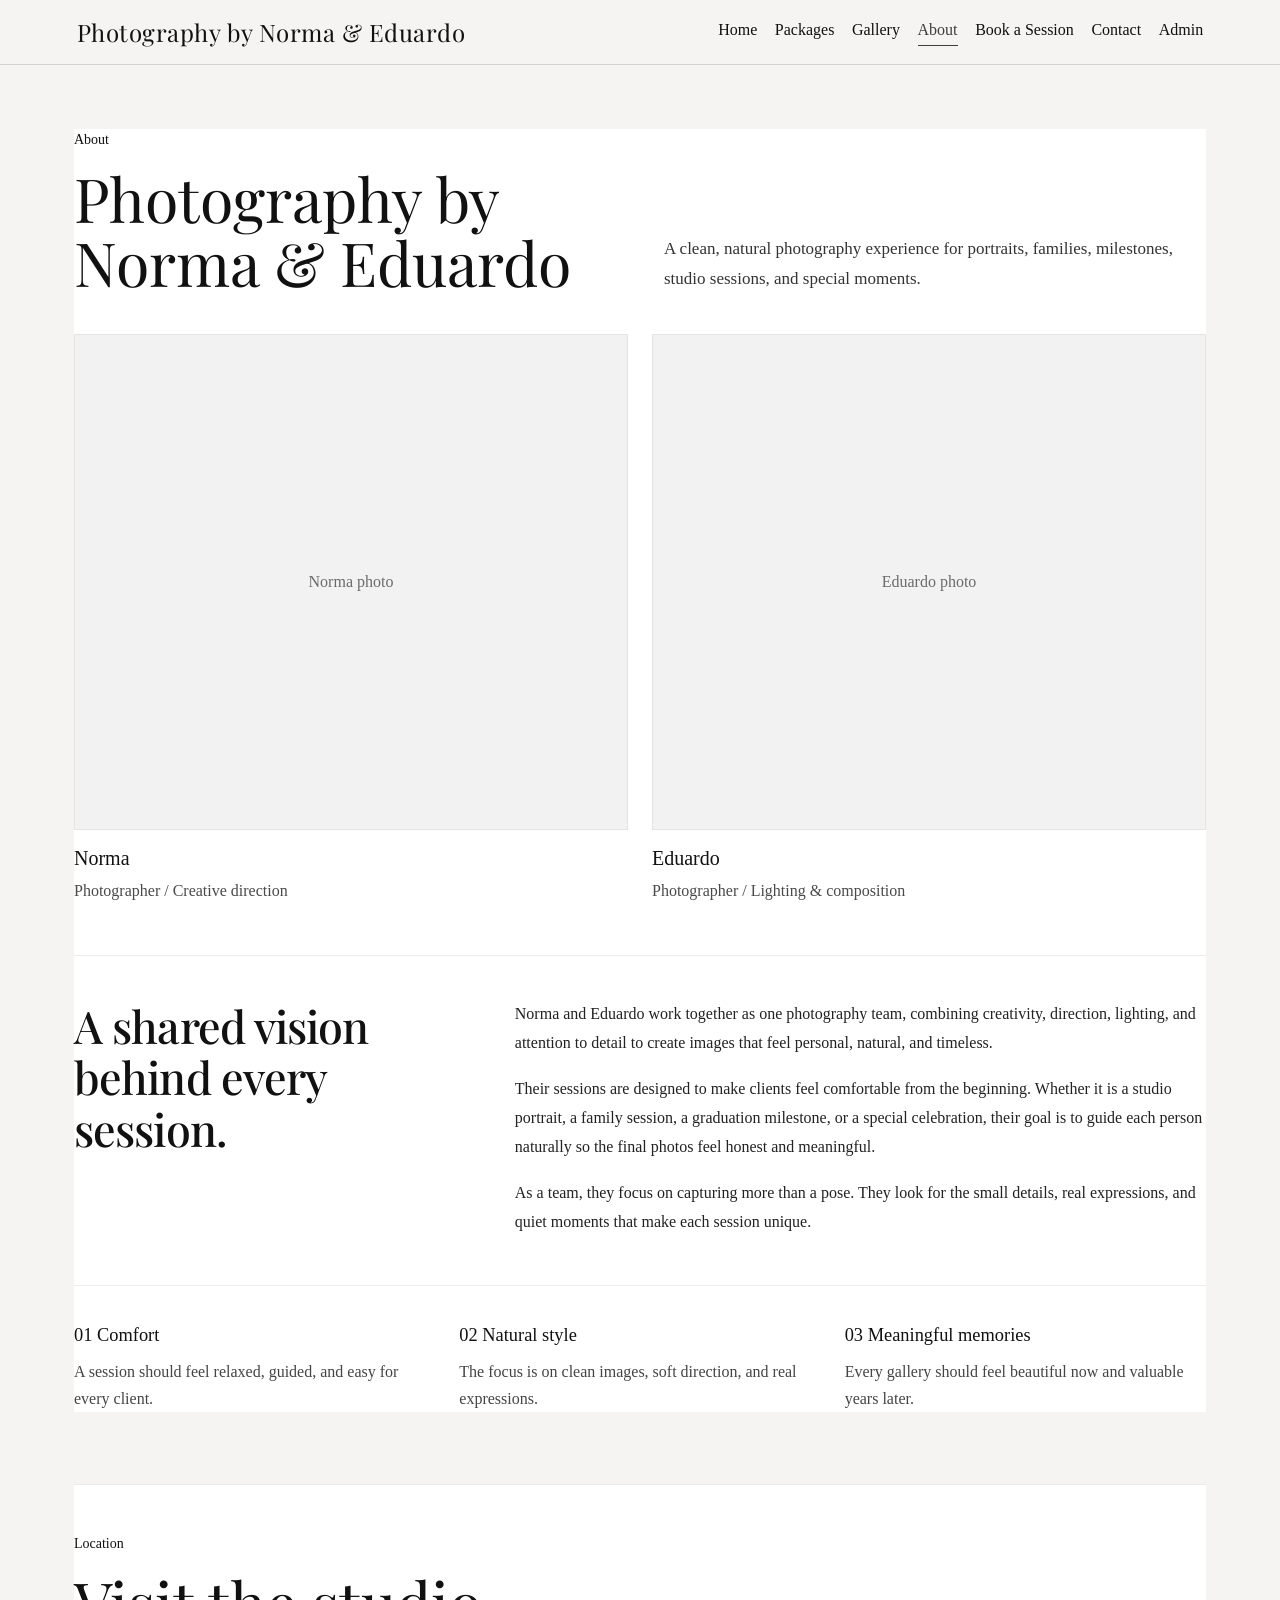
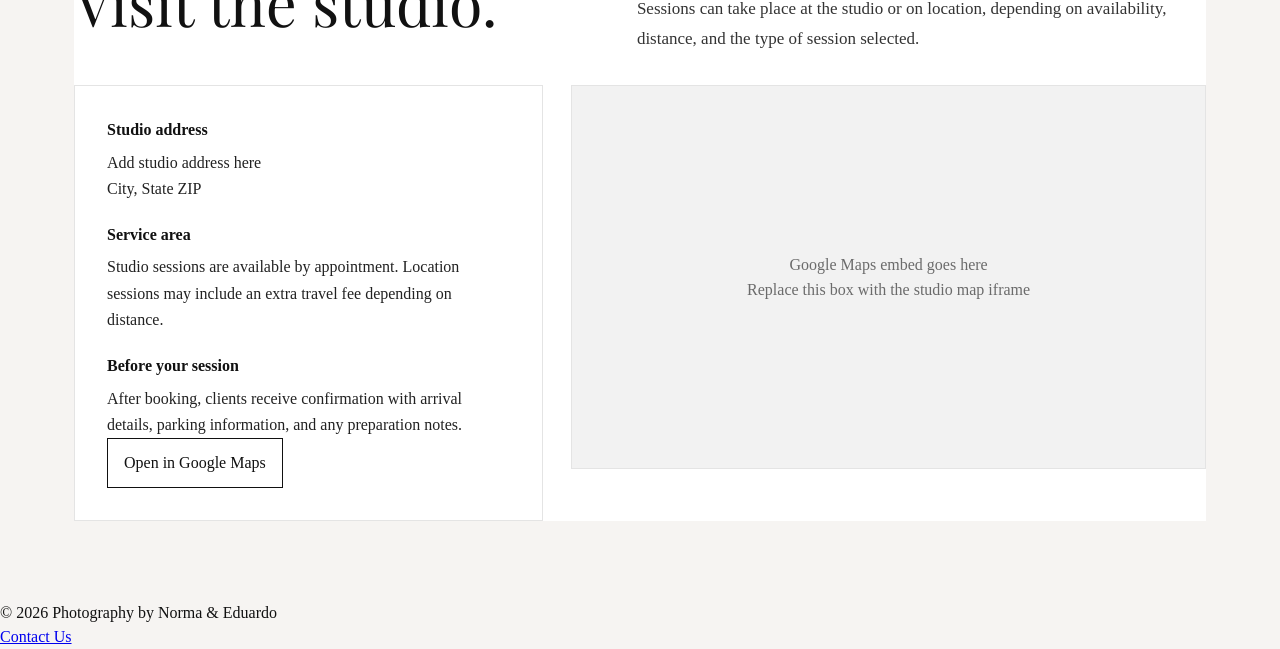
==== about.html @ b6f4f2f0 "Fix About page container spacing and section alignment" ====
<!DOCTYPE html>
<html lang="en">
<head>
  <meta charset="UTF-8" />
  <meta name="viewport" content="width=device-width, initial-scale=1.0" />
  <title>About | Norma & Eduardo</title>
  <link href="https://fonts.googleapis.com/css2?family=Inter:wght@400;500;600&family=Playfair+Display:wght@500;600;700&display=swap" rel="stylesheet">
  <link rel="stylesheet" href="style.css" />
  <style>
    .about-page {
      max-width: 1180px;
      margin: 0 auto;
      padding: 64px 24px 80px;
    }

    .about-page .about-section,
    .about-page .location-section {
      background: #fff;
    }

    .about-page .about-label,
    .about-page .location-label {
      margin: 0 0 1rem;
      font-size: 0.875rem;
      color: #111;
    }

    .about-page .about-title-row {
      display: grid;
      grid-template-columns: 1fr 1fr;
      gap: 3rem;
      align-items: end;
      margin-bottom: 2.5rem;
    }

    .about-page .about-title-row .section-title {
      margin: 0;
      line-height: 1.05;
    }

    .about-page .about-intro,
    .about-page .location-intro {
      margin: 0;
      font-size: 1.0625rem;
      line-height: 1.75;
      color: #333;
      max-width: 34rem;
    }

    .about-page .about-photo-row {
      display: grid;
      grid-template-columns: repeat(2, minmax(0, 1fr));
      gap: 1.5rem;
      margin-bottom: 3.25rem;
    }

    .about-page .about-person h3 {
      margin: 0 0 0.35rem;
      font-size: 1.25rem;
      font-weight: 500;
      color: #111;
    }

    .about-page .about-person p {
      margin: 0;
      color: #4a4a4a;
    }

    .about-page .about-photo {
      width: 100%;
      min-height: 31rem;
      border: 1px solid #e4e4e4;
      background: #f2f2f2;
      color: #6b6b6b;
      display: flex;
      align-items: center;
      justify-content: center;
      text-align: center;
      margin-bottom: 0.85rem;
      overflow: hidden;
      padding: 1rem;
    }

    .about-page .about-photo img {
      width: 100%;
      height: 100%;
      object-fit: cover;
      display: block;
    }

    .about-page .about-bio {
      display: grid;
      grid-template-columns: 0.72fr 1.28fr;
      gap: 3.25rem;
      border-top: 1px solid #ececec;
      padding-top: 2.75rem;
      margin-bottom: 3rem;
    }

    .about-page .about-bio h2 {
      margin: 0;
      font-family: "Playfair Display", serif;
      font-size: clamp(1.85rem, 4vw, 2.8rem);
      font-weight: 500;
      line-height: 1.15;
      letter-spacing: -0.02em;
    }

    .about-page .about-bio-content p {
      margin: 0 0 1.1rem;
      line-height: 1.8;
      color: #222;
    }

    .about-page .about-bio-content p:last-child {
      margin-bottom: 0;
    }

    .about-page .about-vision {
      display: grid;
      grid-template-columns: repeat(3, minmax(0, 1fr));
      gap: 1.5rem;
      border-top: 1px solid #ececec;
      padding-top: 2.25rem;
      margin-bottom: 4.5rem;
    }

    .about-page .about-vision article {
      padding-right: 0.75rem;
    }

    .about-page .about-vision h3 {
      margin: 0 0 0.55rem;
      font-size: 1.15rem;
      font-weight: 500;
      color: #111;
    }

    .about-page .about-vision p {
      margin: 0;
      color: #444;
      line-height: 1.7;
    }

    .about-page .location-section {
      border-top: 1px solid #ececec;
      padding-top: 3rem;
    }

    .about-page .location-header {
      display: grid;
      grid-template-columns: 0.95fr 1.05fr;
      gap: 3rem;
      align-items: end;
      margin-bottom: 2rem;
    }

    .about-page .location-content {
      display: grid;
      grid-template-columns: 0.85fr 1.15fr;
      gap: 1.75rem;
      align-items: start;
    }

    .about-page .location-info {
      border: 1px solid #e4e4e4;
      padding: 2rem;
      min-height: 24rem;
      display: flex;
      flex-direction: column;
      justify-content: space-between;
    }

    .about-page .location-info-block {
      margin-bottom: 1.3rem;
    }

    .about-page .location-info-block:last-child {
      margin-bottom: 0;
    }

    .about-page .location-info-block h3 {
      margin: 0 0 0.45rem;
      font-size: 1rem;
      font-weight: 600;
      color: #111;
    }

    .about-page .location-info-block p {
      margin: 0;
      color: #222;
      line-height: 1.65;
    }

    .about-page .map-button {
      display: inline-block;
      width: fit-content;
      text-decoration: none;
      color: #111;
      border: 1px solid #111;
      padding: 0.75rem 1rem;
      transition: background-color 0.2s ease, color 0.2s ease;
    }

    .about-page .map-button:hover {
      background: #111;
      color: #fff;
    }

    .about-page .map-box {
      min-height: 24rem;
      width: 100%;
      border: 1px solid #e4e4e4;
      background: #f2f2f2;
      display: flex;
      align-items: center;
      justify-content: center;
      text-align: center;
      color: #6b6b6b;
      padding: 1.5rem;
      line-height: 1.6;
    }

    @media (max-width: 800px) {
      .about-page {
        padding: 44px 16px 56px;
      }

      .about-page .about-title-row,
      .about-page .about-photo-row,
      .about-page .about-bio,
      .about-page .about-vision,
      .about-page .location-header,
      .about-page .location-content {
        grid-template-columns: 1fr;
      }

      .about-page .about-title-row {
        gap: 1.1rem;
        margin-bottom: 2rem;
      }

      .about-page .about-photo {
        min-height: 24.5rem;
      }

      .about-page .about-bio {
        gap: 1.35rem;
        padding-top: 2rem;
        margin-bottom: 2.5rem;
      }

      .about-page .about-vision {
        gap: 1.75rem;
        margin-bottom: 3rem;
      }

      .about-page .location-section {
        padding-top: 2.35rem;
      }

      .about-page .location-header {
        gap: 1rem;
      }

      .about-page .location-info {
        min-height: auto;
        padding: 1.5rem;
      }

      .about-page .map-box {
        min-height: 21rem;
      }
    }
  </style>
</head>
<body>
  <header class="site-header">
    <a href="index.html" class="brand">Photography by Norma & Eduardo</a>
    <nav class="main-nav">
      <a href="index.html">Home</a>
      <a href="packages.html">Packages</a>
      <a href="gallery.html">Gallery</a>
      <a class="active" href="about.html">About</a>
      <a href="booking.html">Book a Session</a>
      <a href="contact.html">Contact</a>
      <a href="admin.html">Admin</a>
    </nav>
  </header>

  <main class="section about-page">
    <div class="container">
      <section class="about-section" aria-labelledby="about-heading">
        <p class="about-label">About</p>

        <div class="about-title-row">
          <h1 id="about-heading" class="section-title">Photography by Norma &amp; Eduardo</h1>
          <p class="about-intro">A clean, natural photography experience for portraits, families, milestones, studio sessions, and special moments.</p>
        </div>

        <div class="about-photo-row">
          <article class="about-person">
            <div class="about-photo" role="img" aria-label="Norma photo placeholder">Norma photo</div>
            <h3>Norma</h3>
            <p>Photographer / Creative direction</p>
          </article>

          <article class="about-person">
            <div class="about-photo" role="img" aria-label="Eduardo photo placeholder">Eduardo photo</div>
            <h3>Eduardo</h3>
            <p>Photographer / Lighting &amp; composition</p>
          </article>
        </div>

        <div class="about-bio">
          <h2>A shared vision behind every session.</h2>
          <div class="about-bio-content">
            <p>Norma and Eduardo work together as one photography team, combining creativity, direction, lighting, and attention to detail to create images that feel personal, natural, and timeless.</p>
            <p>Their sessions are designed to make clients feel comfortable from the beginning. Whether it is a studio portrait, a family session, a graduation milestone, or a special celebration, their goal is to guide each person naturally so the final photos feel honest and meaningful.</p>
            <p>As a team, they focus on capturing more than a pose. They look for the small details, real expressions, and quiet moments that make each session unique.</p>
          </div>
        </div>

        <div class="about-vision" aria-label="Vision points">
          <article>
            <h3>01 Comfort</h3>
            <p>A session should feel relaxed, guided, and easy for every client.</p>
          </article>
          <article>
            <h3>02 Natural style</h3>
            <p>The focus is on clean images, soft direction, and real expressions.</p>
          </article>
          <article>
            <h3>03 Meaningful memories</h3>
            <p>Every gallery should feel beautiful now and valuable years later.</p>
          </article>
        </div>
      </section>

      <section class="location-section" aria-labelledby="location-heading">
        <p class="location-label">Location</p>

        <div class="location-header">
          <h2 id="location-heading" class="section-title">Visit the studio.</h2>
          <p class="location-intro">Sessions can take place at the studio or on location, depending on availability, distance, and the type of session selected.</p>
        </div>

        <div class="location-content">
          <div class="location-info">
            <div>
              <div class="location-info-block">
                <h3>Studio address</h3>
                <p>Add studio address here<br>City, State ZIP</p>
              </div>
              <div class="location-info-block">
                <h3>Service area</h3>
                <p>Studio sessions are available by appointment. Location sessions may include an extra travel fee depending on distance.</p>
              </div>
              <div class="location-info-block">
                <h3>Before your session</h3>
                <p>After booking, clients receive confirmation with arrival details, parking information, and any preparation notes.</p>
              </div>
            </div>

            <a class="map-button" href="#">Open in Google Maps</a>
          </div>

          <div class="map-box" role="region" aria-label="Google Maps placeholder">
            Google Maps embed goes here<br>
            Replace this box with the studio map iframe
          </div>
        </div>
      </section>
    </div>
  </main>

  <footer class="site-footer">
    <div class="container footer-wrap">
      <p>© <span id="year"></span> Photography by Norma &amp; Eduardo</p>
      <a href="contact.html" class="btn btn-sm">Contact Us</a>
    </div>
  </footer>

  <script src="script.js"></script>
</body>
</html>
---- style.css ----
* { box-sizing: border-box; margin: 0; padding: 0; }

:root{
  --bg:#f6f4f2;
  --paper:#ffffff;
  --ink:#111111;
  --muted:#6a6763;
  --line:rgba(17,17,17,.15);
}

html{scroll-behavior:smooth;}

body{
  font-family:"Sorts Mill Goudy",serif;
  background:var(--bg);
  color:var(--ink);
  line-height:1.5;
}

img{
  max-width:100%;
  display:block;
  object-fit:cover;
}

main{overflow:hidden;}

.site-header{
  position:sticky;
  top:0;
  z-index:1000;
  display:flex;
  justify-content:space-between;
  align-items:center;
  gap:1rem;
  padding:1rem 6vw;
  background:rgba(246,244,242,.95);
  backdrop-filter:blur(10px);
  border-bottom:1px solid var(--line);
}

.brand{
  font:400 1.5rem "Playfair Display",serif;
  color:var(--ink);
  text-decoration:none;
  letter-spacing:.02em;
}

.main-nav{
  display:flex;
  flex-wrap:wrap;
  gap:1.1rem;
}

.main-nav a{
  font-size:1rem;
  text-decoration:none;
  color:var(--ink);
  padding-bottom:.2rem;
  border-bottom:1px solid transparent;
}

.main-nav a:hover,
.main-nav a.active{
  border-color:var(--ink);
  opacity:.8;
}

.section{
  padding:5rem 8vw;
}

.section-title{
  font:400 clamp(2rem,5vw,3.8rem) "Playfair Display",serif;
  line-height:1.05;
  margin-bottom:1.2rem;
}

.kicker{
  font-size:1rem;
  text-transform:uppercase;
  letter-spacing:.12em;
  color:var(--muted);
  margin-bottom:1rem;
}

.lead{
  font-size:1.2rem;
  max-width:66ch;
  color:#2d2d2d;
}

.photo-placeholder{
  background:#ddd8d3;
  border:1px solid var(--line);
  min-height:260px;
  display:flex;
  align-items:center;
  justify-content:center;
  font:italic 1.4rem "Playfair Display",serif;
  color:#6c6965;
  overflow:hidden;
}

.photo-placeholder img{
  width:100%;
  height:100%;
  display:block;
  object-fit:cover;
  object-position:center;
}

.button-link,
.text-link{
  display:inline-block;
  text-decoration:none;
  color:var(--ink);
  border-bottom:1px solid var(--ink);
  padding-bottom:.12rem;
}

.grid-2{
  display:grid;
  grid-template-columns:1fr 1fr;
  gap:2rem;
  align-items:start;
}

.grid-3{
  display:grid;
  grid-template-columns:repeat(3,1fr);
  gap:1.5rem;
}

.hero{
  min-height:calc(100vh - 74px);
  display:grid;
  grid-template-columns:.9fr 1.1fr;
  gap:3rem;
  padding:4.5rem 8vw;
  background:var(--paper);
}

.logo-placeholder{
  min-height:420px;
  font-size:2rem;
  background:#f8f8f8;
}

.logo-image{
  display:block;
  width:100%;
  height:100%;
  align-self:stretch;
  object-fit:contain;
}

.hero-photo{
  min-height:580px;
}

.hero-image-wrap{
  position:relative;
}

.hero-mini-links{
  position:absolute;
  right:1rem;
  bottom:1rem;
  background:rgba(255,255,255,.9);
  padding:.8rem 1rem;
  display:flex;
  gap:1rem;
  flex-wrap:wrap;
}

.hero-mini-links a{
  text-decoration:none;
  color:var(--ink);
  font-size:.95rem;
  border-bottom:1px solid var(--ink);
}

.cards{
  display:grid;
  grid-template-columns:repeat(3,1fr);
  gap:1.4rem;
  margin-top:1.5rem;
}

.card{
  background:var(--paper);
  border:1px solid var(--line);
  padding:1.5rem;
}

.card h3{
  font:400 1.8rem "Playfair Display",serif;
  margin-bottom:.7rem;
}

.card ul{
  padding-left:1rem;
  margin:.7rem 0 1rem;
}

.card p,
.card li{
  font-size:1.05rem;
}

/* General gallery spacing */
.gallery-category{
  margin-bottom:4rem;
}

/* Balanced gallery layout */
.gallery-page .gallery-grid{
  display:grid;
  grid-template-columns:repeat(12,1fr);
  grid-template-rows:340px 340px;
  gap:1.2rem;
}

/* Static placeholders */
.gallery-page .gallery-grid > .photo-placeholder{
  min-height:0 !important;
  height:100%;
  overflow:hidden;
  border:1px solid var(--line);
  background:#ddd8d3;
}

/* Images always adapt to placeholder */
.gallery-page .gallery-grid > .photo-placeholder img{
  width:100%;
  height:100%;
  max-width:none;
  max-height:none;
  display:block;
  object-fit:cover;
  object-position:center;
}

/* Top row: rectangle + square */
.gallery-page .gallery-grid > .photo-placeholder:nth-child(1){
  grid-column:1 / span 7;
  grid-row:1;
}

.gallery-page .gallery-grid > .photo-placeholder:nth-child(2){
  grid-column:8 / span 5;
  grid-row:1;
}

/* Bottom row: square + rectangle */
.gallery-page .gallery-grid > .photo-placeholder:nth-child(3){
  grid-column:1 / span 5;
  grid-row:2;
}

.gallery-page .gallery-grid > .photo-placeholder:nth-child(4){
  grid-column:6 / span 7;
  grid-row:2;
}

.form-wrap{
  max-width:900px;
  background:var(--paper);
  border:1px solid var(--line);
  padding:2rem;
}

.form-grid{
  display:grid;
  grid-template-columns:1fr 1fr;
  gap:1rem;
}

label{
  display:block;
  font-size:.95rem;
  margin-bottom:.35rem;
}

input,
select,
textarea{
  width:100%;
  padding:.7rem;
  border:1px solid var(--line);
  font:inherit;
  background:#fff;
}

textarea{
  min-height:120px;
  resize:vertical;
}

button{
  padding:.8rem 1.2rem;
  border:1px solid var(--ink);
  background:var(--ink);
  color:#fff;
  cursor:pointer;
  font:inherit;
}

.map-placeholder{
  min-height:360px;
}

.footer-note{
  padding:2rem 8vw 3rem;
  color:var(--muted);
  font-size:.95rem;
}

/* Homepage image fitting adjustments */
.home-page .hero{
  max-width:1400px;
  width:92vw;
  margin-left:auto;
  margin-right:auto;
  padding-left:0;
  padding-right:0;
}

.home-page .logo-placeholder,
.home-page .hero-photo{
  height:590px;
  max-height:78vh;
  min-height:0;
  overflow:hidden;
}

.home-page .logo-placeholder img,
.home-page .hero-photo img{
  width:100%;
  height:100%;
  display:block;
}

.home-page .logo-placeholder img{
  object-fit:cover;
  object-position:center;
}

.home-page .hero-photo img{
  object-fit:cover;
  object-position:center top;
}

/* Responsive */
@media (max-width: 980px){
  .hero,
  .grid-2,
  .grid-3,
  .cards,
  .form-grid{
    grid-template-columns:1fr;
  }

  .hero-mini-links{
    position:static;
    margin-top:1rem;
  }
}

@media (max-width: 700px){
  .gallery-page .gallery-grid{
    grid-template-columns:1fr;
    grid-template-rows:none;
  }

  .gallery-page .gallery-grid > .photo-placeholder{
    grid-column:auto !important;
    grid-row:auto !important;
    height:280px;
  }
}
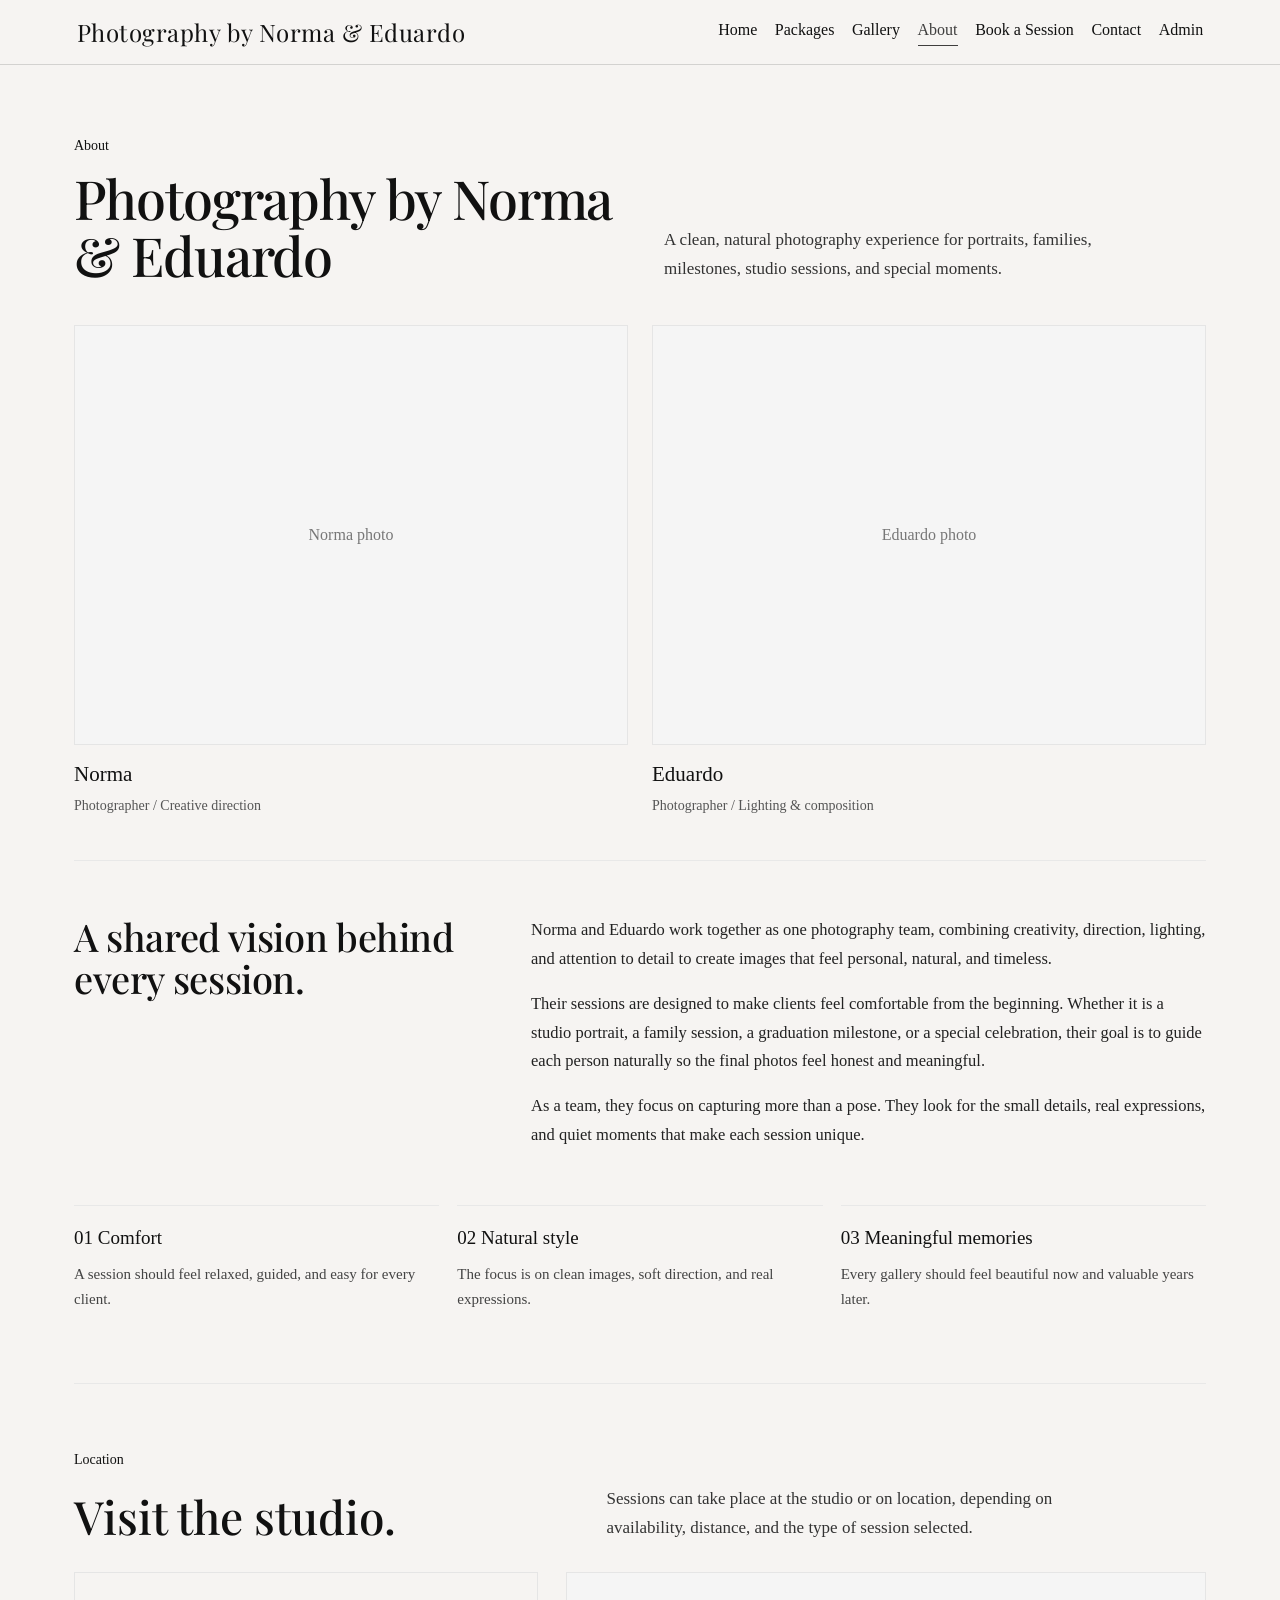
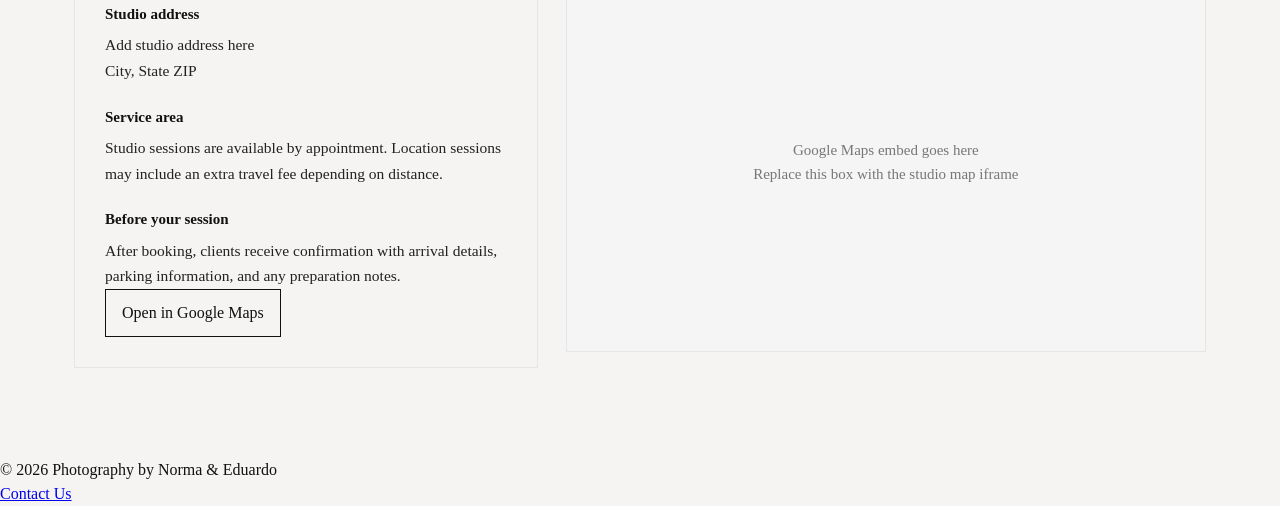
==== commit cf59d197: "Polish About page layout spacing and visual hierarchy" ====
--- a/about.html
+++ b/about.html
@@ -10,266 +10,300 @@
     .about-page {
       max-width: 1180px;
       margin: 0 auto;
-      padding: 64px 24px 80px;
-    }
-
-    .about-page .about-section,
-    .about-page .location-section {
-      background: #fff;
+      padding: 70px 24px 90px;
+      overflow-x: hidden;
     }
 
     .about-page .about-label,
     .about-page .location-label {
-      margin: 0 0 1rem;
-      font-size: 0.875rem;
+      margin: 0 0 14px;
+      font-size: 14px;
       color: #111;
     }
 
-    .about-page .about-title-row {
+    .about-page .about-intro {
       display: grid;
       grid-template-columns: 1fr 1fr;
-      gap: 3rem;
+      gap: 48px;
       align-items: end;
-      margin-bottom: 2.5rem;
-    }
-
-    .about-page .about-title-row .section-title {
-      margin: 0;
+      margin-bottom: 42px;
+    }
+
+    .about-page .about-intro .section-title {
+      margin: 0;
+      font-size: 54px;
       line-height: 1.05;
-    }
-
-    .about-page .about-intro,
-    .about-page .location-intro {
-      margin: 0;
-      font-size: 1.0625rem;
-      line-height: 1.75;
+      font-weight: 500;
+      letter-spacing: -0.02em;
+    }
+
+    .about-page .about-intro-text {
+      margin: 0;
+      max-width: 500px;
       color: #333;
-      max-width: 34rem;
-    }
-
-    .about-page .about-photo-row {
+      font-size: 17px;
+      line-height: 1.72;
+    }
+
+    .about-page .about-photo-grid {
       display: grid;
       grid-template-columns: repeat(2, minmax(0, 1fr));
-      gap: 1.5rem;
-      margin-bottom: 3.25rem;
-    }
-
-    .about-page .about-person h3 {
-      margin: 0 0 0.35rem;
-      font-size: 1.25rem;
+      gap: 24px;
+      margin-bottom: 44px;
+    }
+
+    .about-page .about-person-card h3 {
+      margin: 0 0 4px;
+      font-size: 21px;
       font-weight: 500;
       color: #111;
     }
 
-    .about-page .about-person p {
-      margin: 0;
-      color: #4a4a4a;
-    }
-
-    .about-page .about-photo {
+    .about-page .about-person-card p {
+      margin: 0;
+      font-size: 14px;
+      color: #555;
+    }
+
+    .about-page .about-photo-placeholder {
+      height: 420px;
       width: 100%;
-      min-height: 31rem;
-      border: 1px solid #e4e4e4;
-      background: #f2f2f2;
-      color: #6b6b6b;
+      margin-bottom: 14px;
+      border: 1px solid #e5e5e5;
+      background: #f5f5f5;
+      color: #777;
       display: flex;
       align-items: center;
       justify-content: center;
       text-align: center;
-      margin-bottom: 0.85rem;
       overflow: hidden;
-      padding: 1rem;
-    }
-
-    .about-page .about-photo img {
+      padding: 12px;
+    }
+
+    .about-page .about-photo-placeholder img {
       width: 100%;
       height: 100%;
       object-fit: cover;
       display: block;
     }
 
-    .about-page .about-bio {
-      display: grid;
-      grid-template-columns: 0.72fr 1.28fr;
-      gap: 3.25rem;
-      border-top: 1px solid #ececec;
-      padding-top: 2.75rem;
-      margin-bottom: 3rem;
-    }
-
-    .about-page .about-bio h2 {
+    .about-page .about-bio-section {
+      display: grid;
+      grid-template-columns: 0.75fr 1.25fr;
+      gap: 52px;
+      border-top: 1px solid #e8e8e8;
+      padding: 55px 0;
+    }
+
+    .about-page .about-bio-section h2 {
       margin: 0;
       font-family: "Playfair Display", serif;
-      font-size: clamp(1.85rem, 4vw, 2.8rem);
+      font-size: 38px;
+      line-height: 1.12;
       font-weight: 500;
-      line-height: 1.15;
-      letter-spacing: -0.02em;
-    }
-
-    .about-page .about-bio-content p {
-      margin: 0 0 1.1rem;
-      line-height: 1.8;
+      letter-spacing: -0.01em;
+    }
+
+    .about-page .about-bio-section p {
+      margin: 0 0 16px;
+      max-width: 700px;
+      font-size: 16.5px;
+      line-height: 1.75;
       color: #222;
     }
 
-    .about-page .about-bio-content p:last-child {
+    .about-page .about-bio-section p:last-child {
       margin-bottom: 0;
     }
 
-    .about-page .about-vision {
+    .about-page .about-vision-grid {
       display: grid;
       grid-template-columns: repeat(3, minmax(0, 1fr));
-      gap: 1.5rem;
-      border-top: 1px solid #ececec;
-      padding-top: 2.25rem;
-      margin-bottom: 4.5rem;
-    }
-
-    .about-page .about-vision article {
-      padding-right: 0.75rem;
-    }
-
-    .about-page .about-vision h3 {
-      margin: 0 0 0.55rem;
-      font-size: 1.15rem;
+      gap: 18px;
+    }
+
+    .about-page .about-vision-grid article {
+      border-top: 1px solid #e8e8e8;
+      padding: 18px 10px 0 0;
+    }
+
+    .about-page .about-vision-grid h3 {
+      margin: 0 0 9px;
+      font-size: 19px;
       font-weight: 500;
       color: #111;
     }
 
-    .about-page .about-vision p {
+    .about-page .about-vision-grid p {
       margin: 0;
       color: #444;
       line-height: 1.7;
+      font-size: 15px;
     }
 
     .about-page .location-section {
-      border-top: 1px solid #ececec;
-      padding-top: 3rem;
-    }
-
-    .about-page .location-header {
-      display: grid;
-      grid-template-columns: 0.95fr 1.05fr;
-      gap: 3rem;
+      border-top: 1px solid #e8e8e8;
+      margin-top: 70px;
+      padding-top: 65px;
+    }
+
+    .about-page .location-intro {
+      display: grid;
+      grid-template-columns: 0.9fr 1.1fr;
+      gap: 42px;
       align-items: end;
-      margin-bottom: 2rem;
-    }
-
-    .about-page .location-content {
-      display: grid;
-      grid-template-columns: 0.85fr 1.15fr;
-      gap: 1.75rem;
+      margin-bottom: 30px;
+    }
+
+    .about-page .location-intro .section-title {
+      margin: 0;
+      font-size: clamp(34px, 4vw, 46px);
+      line-height: 1.08;
+      font-weight: 500;
+    }
+
+    .about-page .location-intro p {
+      margin: 0;
+      max-width: 520px;
+      color: #333;
+      font-size: 17px;
+      line-height: 1.72;
+    }
+
+    .about-page .location-grid {
+      display: grid;
+      grid-template-columns: 0.84fr 1.16fr;
+      gap: 28px;
       align-items: start;
     }
 
-    .about-page .location-info {
-      border: 1px solid #e4e4e4;
-      padding: 2rem;
-      min-height: 24rem;
+    .about-page .location-card {
+      min-height: 380px;
+      border: 1px solid #e5e5e5;
+      padding: 30px;
       display: flex;
       flex-direction: column;
       justify-content: space-between;
     }
 
-    .about-page .location-info-block {
-      margin-bottom: 1.3rem;
-    }
-
-    .about-page .location-info-block:last-child {
-      margin-bottom: 0;
-    }
-
-    .about-page .location-info-block h3 {
-      margin: 0 0 0.45rem;
-      font-size: 1rem;
+    .about-page .location-card h3 {
+      margin: 0 0 7px;
+      font-size: 15px;
       font-weight: 600;
       color: #111;
     }
 
-    .about-page .location-info-block p {
+    .about-page .location-card p {
       margin: 0;
       color: #222;
       line-height: 1.65;
-    }
-
-    .about-page .map-button {
+      font-size: 15.5px;
+    }
+
+    .about-page .location-block {
+      margin-bottom: 22px;
+    }
+
+    .about-page .location-block:last-child {
+      margin-bottom: 0;
+    }
+
+    .about-page .map-link {
       display: inline-block;
       width: fit-content;
       text-decoration: none;
       color: #111;
       border: 1px solid #111;
-      padding: 0.75rem 1rem;
-      transition: background-color 0.2s ease, color 0.2s ease;
-    }
-
-    .about-page .map-button:hover {
+      padding: 11px 16px;
+      transition: 0.2s ease;
+    }
+
+    .about-page .map-link:hover {
       background: #111;
       color: #fff;
     }
 
-    .about-page .map-box {
-      min-height: 24rem;
-      width: 100%;
-      border: 1px solid #e4e4e4;
-      background: #f2f2f2;
+    .about-page .map-placeholder {
+      min-height: 380px;
+      border: 1px solid #e5e5e5;
+      background: #f5f5f5;
+      color: #777;
       display: flex;
       align-items: center;
       justify-content: center;
       text-align: center;
-      color: #6b6b6b;
-      padding: 1.5rem;
+      padding: 22px;
       line-height: 1.6;
+      font-size: 15px;
+    }
+
+    @media (max-width: 1024px) {
+      .about-page .about-intro .section-title {
+        font-size: 38px;
+      }
+
+      .about-page .about-bio-section h2 {
+        font-size: 33px;
+      }
     }
 
     @media (max-width: 800px) {
       .about-page {
-        padding: 44px 16px 56px;
-      }
-
-      .about-page .about-title-row,
-      .about-page .about-photo-row,
-      .about-page .about-bio,
-      .about-page .about-vision,
-      .about-page .location-header,
-      .about-page .location-content {
+        padding: 48px 18px 72px;
+      }
+
+      .about-page .about-intro,
+      .about-page .about-photo-grid,
+      .about-page .about-bio-section,
+      .about-page .about-vision-grid,
+      .about-page .location-intro,
+      .about-page .location-grid {
         grid-template-columns: 1fr;
       }
 
-      .about-page .about-title-row {
-        gap: 1.1rem;
-        margin-bottom: 2rem;
-      }
-
-      .about-page .about-photo {
-        min-height: 24.5rem;
-      }
-
-      .about-page .about-bio {
-        gap: 1.35rem;
-        padding-top: 2rem;
-        margin-bottom: 2.5rem;
-      }
-
-      .about-page .about-vision {
-        gap: 1.75rem;
-        margin-bottom: 3rem;
+      .about-page .about-intro {
+        gap: 16px;
+        margin-bottom: 30px;
+      }
+
+      .about-page .about-intro .section-title {
+        font-size: 32px;
+      }
+
+      .about-page .about-photo-placeholder {
+        height: 320px;
+      }
+
+      .about-page .about-photo-grid {
+        margin-bottom: 34px;
+      }
+
+      .about-page .about-bio-section {
+        gap: 20px;
+        padding: 38px 0 42px;
+      }
+
+      .about-page .about-bio-section h2 {
+        font-size: 30px;
+      }
+
+      .about-page .about-vision-grid {
+        gap: 16px;
       }
 
       .about-page .location-section {
-        padding-top: 2.35rem;
-      }
-
-      .about-page .location-header {
-        gap: 1rem;
-      }
-
-      .about-page .location-info {
-        min-height: auto;
-        padding: 1.5rem;
-      }
-
-      .about-page .map-box {
-        min-height: 21rem;
+        margin-top: 50px;
+        padding-top: 46px;
+      }
+
+      .about-page .location-intro {
+        gap: 16px;
+        margin-bottom: 22px;
+      }
+
+      .about-page .location-card,
+      .about-page .map-placeholder {
+        min-height: 340px;
       }
     }
   </style>
@@ -288,90 +322,86 @@
     </nav>
   </header>
 
-  <main class="section about-page">
-    <div class="container">
-      <section class="about-section" aria-labelledby="about-heading">
-        <p class="about-label">About</p>
-
-        <div class="about-title-row">
-          <h1 id="about-heading" class="section-title">Photography by Norma &amp; Eduardo</h1>
-          <p class="about-intro">A clean, natural photography experience for portraits, families, milestones, studio sessions, and special moments.</p>
+  <main class="about-page">
+    <section class="about-section" aria-labelledby="about-heading">
+      <p class="about-label">About</p>
+      <div class="about-intro">
+        <h1 id="about-heading" class="section-title">Photography by Norma &amp; Eduardo</h1>
+        <p class="about-intro-text">A clean, natural photography experience for portraits, families, milestones, studio sessions, and special moments.</p>
+      </div>
+
+      <div class="about-photo-grid">
+        <article class="about-person-card">
+          <div class="about-photo-placeholder">Norma photo</div>
+          <h3>Norma</h3>
+          <p>Photographer / Creative direction</p>
+        </article>
+        <article class="about-person-card">
+          <div class="about-photo-placeholder">Eduardo photo</div>
+          <h3>Eduardo</h3>
+          <p>Photographer / Lighting &amp; composition</p>
+        </article>
+      </div>
+
+      <div class="about-bio-section">
+        <h2>A shared vision behind every session.</h2>
+        <div>
+          <p>Norma and Eduardo work together as one photography team, combining creativity, direction, lighting, and attention to detail to create images that feel personal, natural, and timeless.</p>
+          <p>Their sessions are designed to make clients feel comfortable from the beginning. Whether it is a studio portrait, a family session, a graduation milestone, or a special celebration, their goal is to guide each person naturally so the final photos feel honest and meaningful.</p>
+          <p>As a team, they focus on capturing more than a pose. They look for the small details, real expressions, and quiet moments that make each session unique.</p>
         </div>
-
-        <div class="about-photo-row">
-          <article class="about-person">
-            <div class="about-photo" role="img" aria-label="Norma photo placeholder">Norma photo</div>
-            <h3>Norma</h3>
-            <p>Photographer / Creative direction</p>
-          </article>
-
-          <article class="about-person">
-            <div class="about-photo" role="img" aria-label="Eduardo photo placeholder">Eduardo photo</div>
-            <h3>Eduardo</h3>
-            <p>Photographer / Lighting &amp; composition</p>
-          </article>
+      </div>
+
+      <div class="about-vision-grid" aria-label="Vision points">
+        <article>
+          <h3>01 Comfort</h3>
+          <p>A session should feel relaxed, guided, and easy for every client.</p>
+        </article>
+        <article>
+          <h3>02 Natural style</h3>
+          <p>The focus is on clean images, soft direction, and real expressions.</p>
+        </article>
+        <article>
+          <h3>03 Meaningful memories</h3>
+          <p>Every gallery should feel beautiful now and valuable years later.</p>
+        </article>
+      </div>
+    </section>
+
+    <section class="location-section" aria-labelledby="location-heading">
+      <p class="location-label">Location</p>
+      <div class="location-intro">
+        <h2 id="location-heading" class="section-title">Visit the studio.</h2>
+        <p>Sessions can take place at the studio or on location, depending on availability, distance, and the type of session selected.</p>
+      </div>
+
+      <div class="location-grid">
+        <div class="location-card">
+          <div>
+            <div class="location-block">
+              <h3>Studio address</h3>
+              <p>Add studio address here<br>City, State ZIP</p>
+            </div>
+            <div class="location-block">
+              <h3>Service area</h3>
+              <p>Studio sessions are available by appointment. Location sessions may include an extra travel fee depending on distance.</p>
+            </div>
+            <div class="location-block">
+              <h3>Before your session</h3>
+              <p>After booking, clients receive confirmation with arrival details, parking information, and any preparation notes.</p>
+            </div>
+          </div>
+          <a class="map-link" href="#">Open in Google Maps</a>
         </div>
 
-        <div class="about-bio">
-          <h2>A shared vision behind every session.</h2>
-          <div class="about-bio-content">
-            <p>Norma and Eduardo work together as one photography team, combining creativity, direction, lighting, and attention to detail to create images that feel personal, natural, and timeless.</p>
-            <p>Their sessions are designed to make clients feel comfortable from the beginning. Whether it is a studio portrait, a family session, a graduation milestone, or a special celebration, their goal is to guide each person naturally so the final photos feel honest and meaningful.</p>
-            <p>As a team, they focus on capturing more than a pose. They look for the small details, real expressions, and quiet moments that make each session unique.</p>
-          </div>
-        </div>
-
-        <div class="about-vision" aria-label="Vision points">
-          <article>
-            <h3>01 Comfort</h3>
-            <p>A session should feel relaxed, guided, and easy for every client.</p>
-          </article>
-          <article>
-            <h3>02 Natural style</h3>
-            <p>The focus is on clean images, soft direction, and real expressions.</p>
-          </article>
-          <article>
-            <h3>03 Meaningful memories</h3>
-            <p>Every gallery should feel beautiful now and valuable years later.</p>
-          </article>
-        </div>
-      </section>
-
-      <section class="location-section" aria-labelledby="location-heading">
-        <p class="location-label">Location</p>
-
-        <div class="location-header">
-          <h2 id="location-heading" class="section-title">Visit the studio.</h2>
-          <p class="location-intro">Sessions can take place at the studio or on location, depending on availability, distance, and the type of session selected.</p>
-        </div>
-
-        <div class="location-content">
-          <div class="location-info">
-            <div>
-              <div class="location-info-block">
-                <h3>Studio address</h3>
-                <p>Add studio address here<br>City, State ZIP</p>
-              </div>
-              <div class="location-info-block">
-                <h3>Service area</h3>
-                <p>Studio sessions are available by appointment. Location sessions may include an extra travel fee depending on distance.</p>
-              </div>
-              <div class="location-info-block">
-                <h3>Before your session</h3>
-                <p>After booking, clients receive confirmation with arrival details, parking information, and any preparation notes.</p>
-              </div>
-            </div>
-
-            <a class="map-button" href="#">Open in Google Maps</a>
-          </div>
-
-          <div class="map-box" role="region" aria-label="Google Maps placeholder">
+        <div class="map-placeholder" role="region" aria-label="Google Maps placeholder">
+          <div>
             Google Maps embed goes here<br>
             Replace this box with the studio map iframe
           </div>
         </div>
-      </section>
-    </div>
+      </div>
+    </section>
   </main>
 
   <footer class="site-footer">
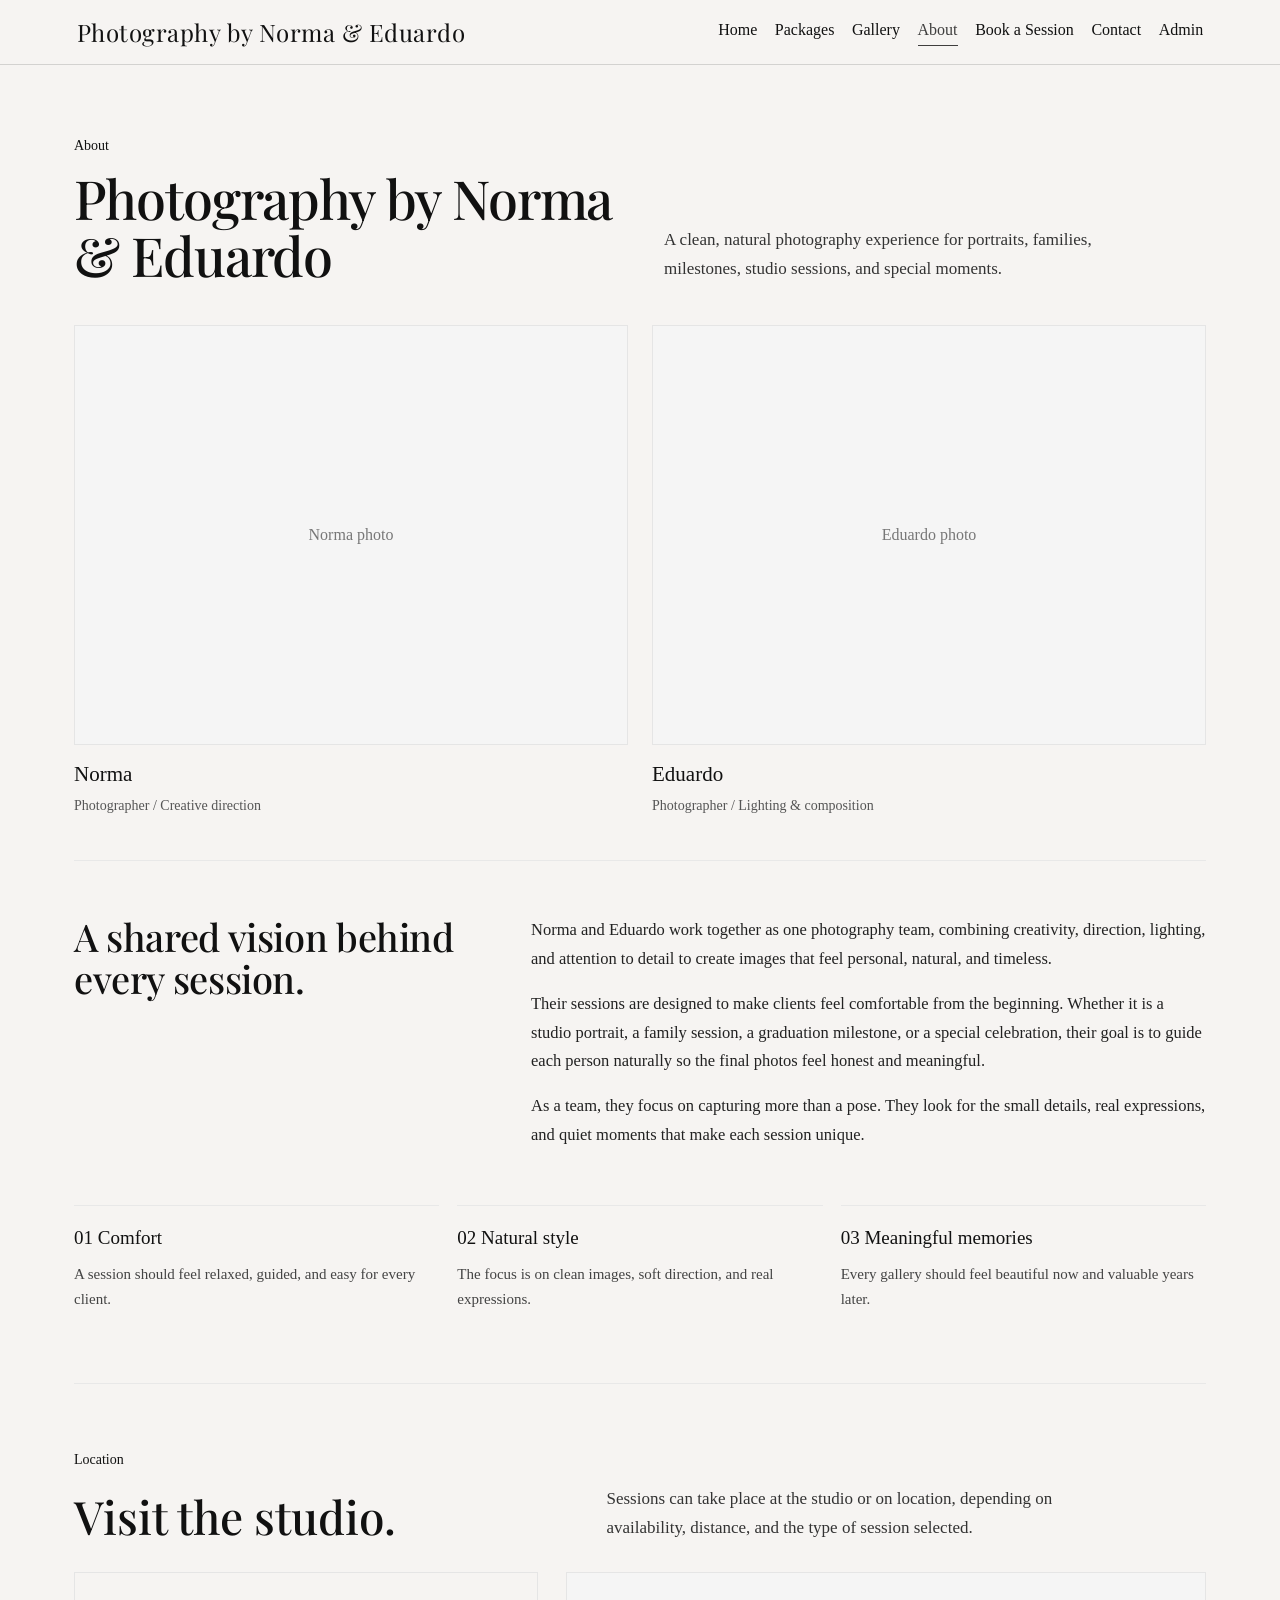
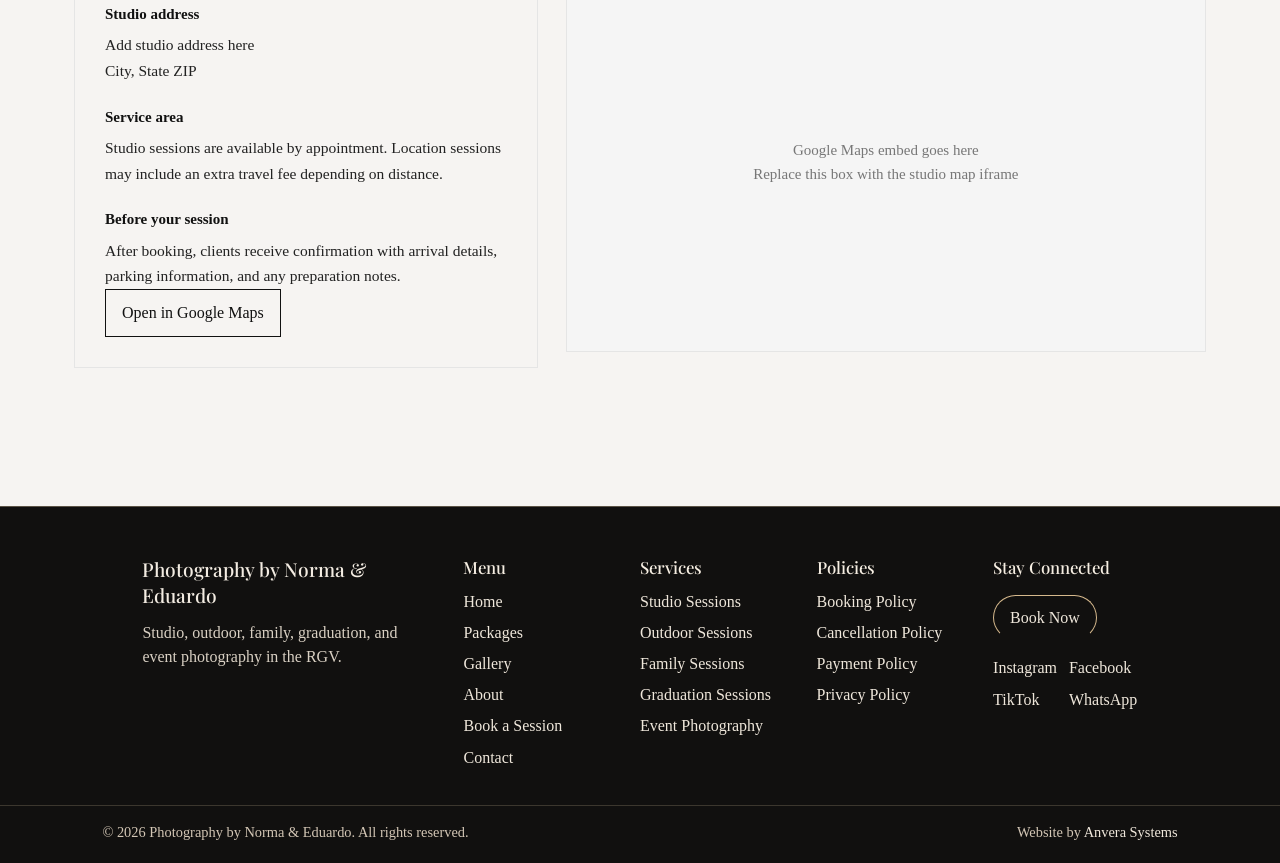
==== commit 0f6a3c5b: "Polish public footer and admin dashboard readability" ====
--- a/about.html
+++ b/about.html
@@ -404,13 +404,36 @@
     </section>
   </main>
 
-  <footer class="site-footer">
-    <div class="container footer-wrap">
-      <p>© <span id="year"></span> Photography by Norma &amp; Eduardo</p>
-      <a href="contact.html" class="btn btn-sm">Contact Us</a>
+  
+
+  <script src="script.js"></script>
+
+<footer class="public-site-footer">
+  <div class="footer-inner container">
+    <div class="footer-brand">
+      <img src="images/footer-logo.png" alt="Photography by Norma &amp; Eduardo footer logo" class="footer-logo" onerror="this.style.display='none'; this.nextElementSibling.style.display='block';">
+      <p class="footer-brand-fallback" style="display:none;">Photography by Norma &amp; Eduardo</p>
+      <p class="footer-description">Studio, outdoor, family, graduation, and event photography in the RGV.</p>
     </div>
-  </footer>
-
-  <script src="script.js"></script>
+    <div><h4>Menu</h4><ul>
+      <li><a href="index.html">Home</a></li><li><a href="packages.html">Packages</a></li><li><a href="gallery.html">Gallery</a></li><li><a href="about.html">About</a></li><li><a href="booking.html">Book a Session</a></li><li><a href="contact.html">Contact</a></li>
+    </ul></div>
+    <div><h4>Services</h4><ul>
+      <li><a href="#">Studio Sessions</a></li><li><a href="#">Outdoor Sessions</a></li><li><a href="#">Family Sessions</a></li><li><a href="#">Graduation Sessions</a></li><li><a href="#">Event Photography</a></li>
+    </ul></div>
+    <div><h4>Policies</h4><ul>
+      <!-- Placeholder policy links: replace with real policy URLs later. -->
+      <li><a href="#">Booking Policy</a></li><li><a href="#">Cancellation Policy</a></li><li><a href="#">Payment Policy</a></li><li><a href="#">Privacy Policy</a></li>
+    </ul></div>
+    <div><h4>Stay Connected</h4><a class="footer-cta" href="booking.html">Book Now</a><ul class="footer-social">
+      <!-- Placeholder social links: replace with real profile URLs later. -->
+      <li><a href="#">Instagram</a></li><li><a href="#">Facebook</a></li><li><a href="#">TikTok</a></li><li><a href="#">WhatsApp</a></li>
+    </ul></div>
+  </div>
+  <div class="footer-bottom">
+    <p>© 2026 Photography by Norma &amp; Eduardo. All rights reserved.</p>
+    <p>Website by <a href="https://newrduenas14.github.io/Anvera-Systems/" target="_blank" rel="noopener noreferrer">Anvera Systems</a></p>
+  </div>
+</footer>
 </body>
 </html>
--- a/style.css
+++ b/style.css
@@ -380,3 +380,85 @@
     height:280px;
   }
 }
+
+.container{max-width:1200px;margin:0 auto;}
+.panel{background:var(--paper);border:1px solid var(--line);padding:1.25rem;border-radius:12px;}
+.btn{background:#111;color:#fff;border:0;padding:.7rem 1rem;border-radius:8px;cursor:pointer}
+.btn-sm{padding:.45rem .85rem;font-size:.9rem}
+.form-panel{display:grid;gap:.9rem}
+.form-panel label{display:grid;gap:.35rem;font-size:.95rem}
+.form-panel input,.form-panel select,.form-panel textarea{border:1px solid var(--line);padding:.6rem .65rem;border-radius:8px;background:#fff}
+.form-msg{font-size:.95rem;color:#b00020;min-height:1.2rem}
+.hidden{display:none!important}
+.eyebrow{letter-spacing:.12em;text-transform:uppercase;color:var(--muted);font-size:.8rem}
+.admin-topbar{display:flex;justify-content:space-between;align-items:center;gap:1rem;margin-bottom:1rem}
+.admin-tabs{display:flex;flex-wrap:wrap;gap:.5rem;margin:1rem 0}
+.admin-tab{padding:.55rem .8rem;border:1px solid var(--line);background:#fff;border-radius:999px;cursor:pointer}
+.admin-tab.active{background:#111;color:#fff}
+.metric-grid{display:grid;grid-template-columns:repeat(auto-fit,minmax(190px,1fr));gap:.9rem}
+.metric{padding:1rem;border:1px solid var(--line);border-radius:12px;background:#fff}
+.metric h4{font-size:.83rem;color:var(--muted);margin-bottom:.3rem}
+.metric p{font-size:1.2rem}
+.admin-table{width:100%;border-collapse:collapse;background:#fff}
+.admin-table th,.admin-table td{padding:.6rem;border-bottom:1px solid var(--line);text-align:left;font-size:.92rem}
+.badge{display:inline-block;padding:.2rem .48rem;border-radius:999px;border:1px solid var(--line);font-size:.78rem}
+.layout-2{display:grid;grid-template-columns:2fr 1fr;gap:1rem}
+.calendar-grid{display:grid;grid-template-columns:repeat(7,1fr);gap:.35rem}
+.cal-day{border:1px solid var(--line);min-height:90px;padding:.35rem;border-radius:8px;background:#fff;cursor:pointer}
+.cal-dot{width:7px;height:7px;border-radius:50%;background:#111;display:inline-block;margin-top:.25rem}
+.side-panel{border:1px solid var(--line);border-radius:10px;background:#fff;padding:.85rem;min-height:350px}
+.session-item{padding:.55rem 0;border-bottom:1px solid var(--line);display:grid;gap:.25rem}
+.admin-toast{position:fixed;right:1rem;bottom:1rem;background:#111;color:#fff;padding:.6rem .85rem;border-radius:8px;opacity:0;pointer-events:none;transition:.2s}
+.admin-toast.show{opacity:1}
+.modal-backdrop{position:fixed;inset:0;background:rgba(0,0,0,.42);display:grid;place-items:center;padding:1rem}
+.modal{background:#fff;max-width:760px;width:100%;border-radius:12px;padding:1rem;max-height:85vh;overflow:auto}
+.modal-grid{display:grid;grid-template-columns:1fr 1fr;gap:.8rem}
+@media (max-width:900px){.layout-2,.modal-grid{grid-template-columns:1fr}}
+
+.admin-tabs .admin-tab{color:#111;background:#fff;border:1px solid rgba(17,17,17,.28);font-weight:500}
+.admin-tabs .admin-tab:hover{background:#f1ece6;border-color:#111}
+.admin-tabs .admin-tab.active{background:#111;color:#fff;border-color:#111}
+.calendar-head{display:flex;justify-content:space-between;align-items:center;gap:.8rem;margin-bottom:.8rem;flex-wrap:wrap}
+.weekday-row{display:grid;grid-template-columns:repeat(7,1fr);gap:.35rem;margin-bottom:.35rem;color:#5d5954;font-size:.84rem}
+.weekday-row span{text-align:center;padding:.25rem 0}
+.cal-day{display:flex;flex-direction:column;align-items:flex-start;gap:.28rem;min-height:120px;padding:.5rem}
+.cal-day .day-num{font-size:.95rem;font-weight:600}
+.cal-day.outside{opacity:.38;background:#faf8f5}
+.cal-day.today{box-shadow:inset 0 0 0 1px #c2a878}
+.cal-day.selected{box-shadow:inset 0 0 0 2px #111}
+.day-meta{font-size:.78rem;color:#3b3834}
+.badge-soft{background:#f5efe7;border-color:#dac4a4}
+.muted-text{color:#6a6763}
+.admin-table th,.admin-table td{padding:.72rem .6rem;vertical-align:top}
+
+/* Public footer */
+.public-site-footer{background:#11100f;color:#f3ece2;border-top:1px solid rgba(230,209,172,.35);margin-top:3rem}
+.footer-inner{display:grid;grid-template-columns:2fr repeat(4,1fr);gap:2rem;padding:3.1rem 8vw 2.2rem}
+.public-site-footer h4{font:500 1.05rem "Playfair Display",serif;margin-bottom:.7rem;color:#f6eee2}
+.public-site-footer ul{list-style:none;display:grid;gap:.45rem}
+.public-site-footer a{color:#efe7db;text-decoration:none;border-bottom:1px solid transparent;transition:color .2s,border-color .2s}
+.public-site-footer a:hover{color:#e3c799;border-color:#e3c799}
+.footer-logo{max-width:210px;max-height:80px;object-fit:contain;margin-bottom:.8rem}
+.footer-brand-fallback{font:500 1.2rem "Playfair Display",serif;margin-bottom:.8rem}
+.footer-description{color:#d9d0c3;max-width:36ch}
+.footer-cta{display:inline-block;margin:.35rem 0 1rem;padding:.6rem 1rem;border:1px solid #d6b98d;border-radius:999px}
+.footer-social{grid-template-columns:repeat(2,minmax(0,1fr));gap:.35rem .75rem}
+.footer-bottom{display:flex;justify-content:space-between;gap:1rem;flex-wrap:wrap;padding:1rem 8vw 1.2rem;border-top:1px solid rgba(230,209,172,.2);font-size:.9rem;color:#d3c6b5}
+
+/* Admin polish */
+.admin-page .btn{background:#111;color:#fff;border:1px solid #111}
+.admin-page .btn:hover{background:#252525}
+.admin-page .panel{padding:1.1rem 1.15rem}
+.metric-grid{gap:1rem;margin-bottom:1rem}
+.metric{padding:1rem 1rem 1.1rem}
+.metric h4{font-size:.79rem;letter-spacing:.04em;text-transform:uppercase}
+.metric p{font-size:1.08rem;font-weight:600;color:#1f1d1b}
+.metric p.metric-note{font-size:.86rem;font-weight:400;color:#6b6760;line-height:1.4;margin-top:.35rem}
+.badge{background:#f7f2ea;color:#272523;border-color:#cfc4b6}
+.admin-table tbody tr:hover{background:#faf7f2}
+.admin-table th{background:#f6f1ea;color:#2e2b28;font-weight:600}
+.session-item{padding:.7rem 0;gap:.35rem}
+.cal-day{color:#191817}
+.day-meta{line-height:1.2}
+@media (max-width:1100px){.footer-inner{grid-template-columns:1fr 1fr;padding-left:6vw;padding-right:6vw}}
+@media (max-width:640px){.footer-inner{grid-template-columns:1fr}.footer-bottom{padding-left:6vw;padding-right:6vw}}
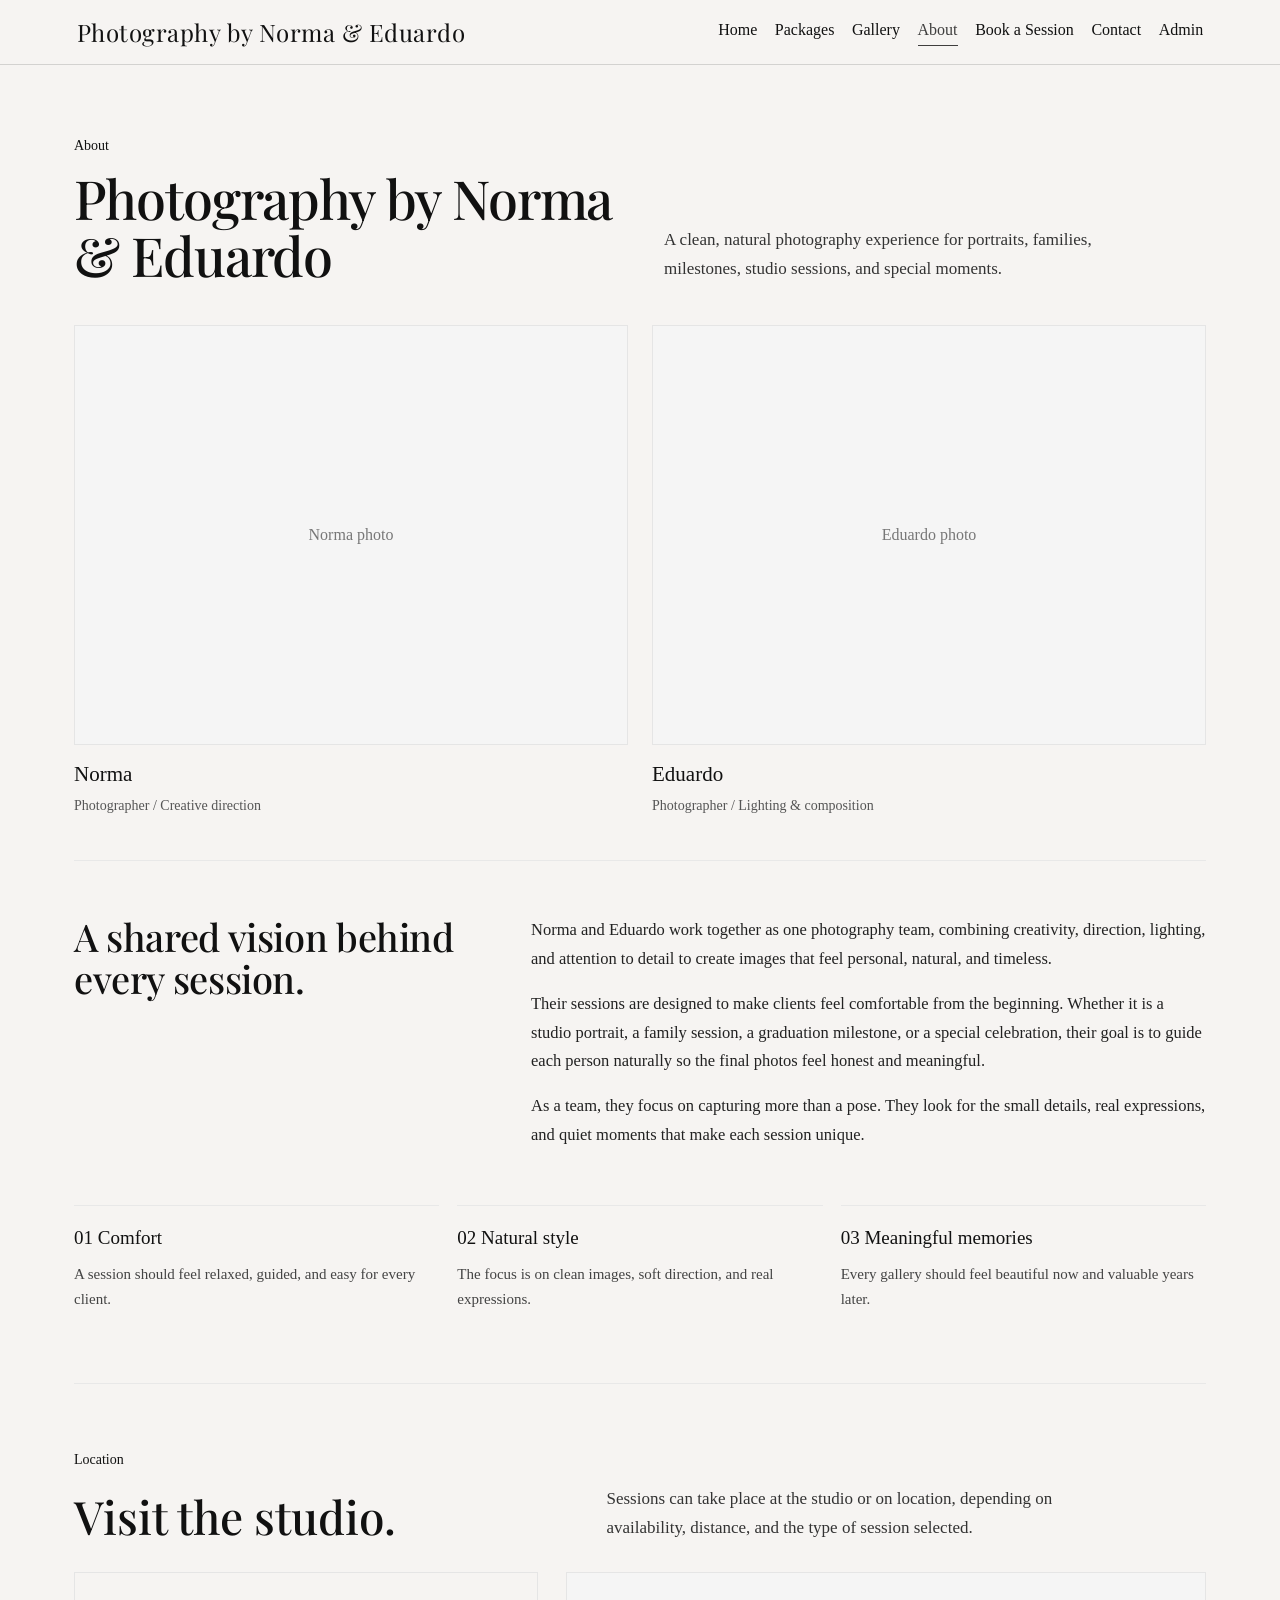
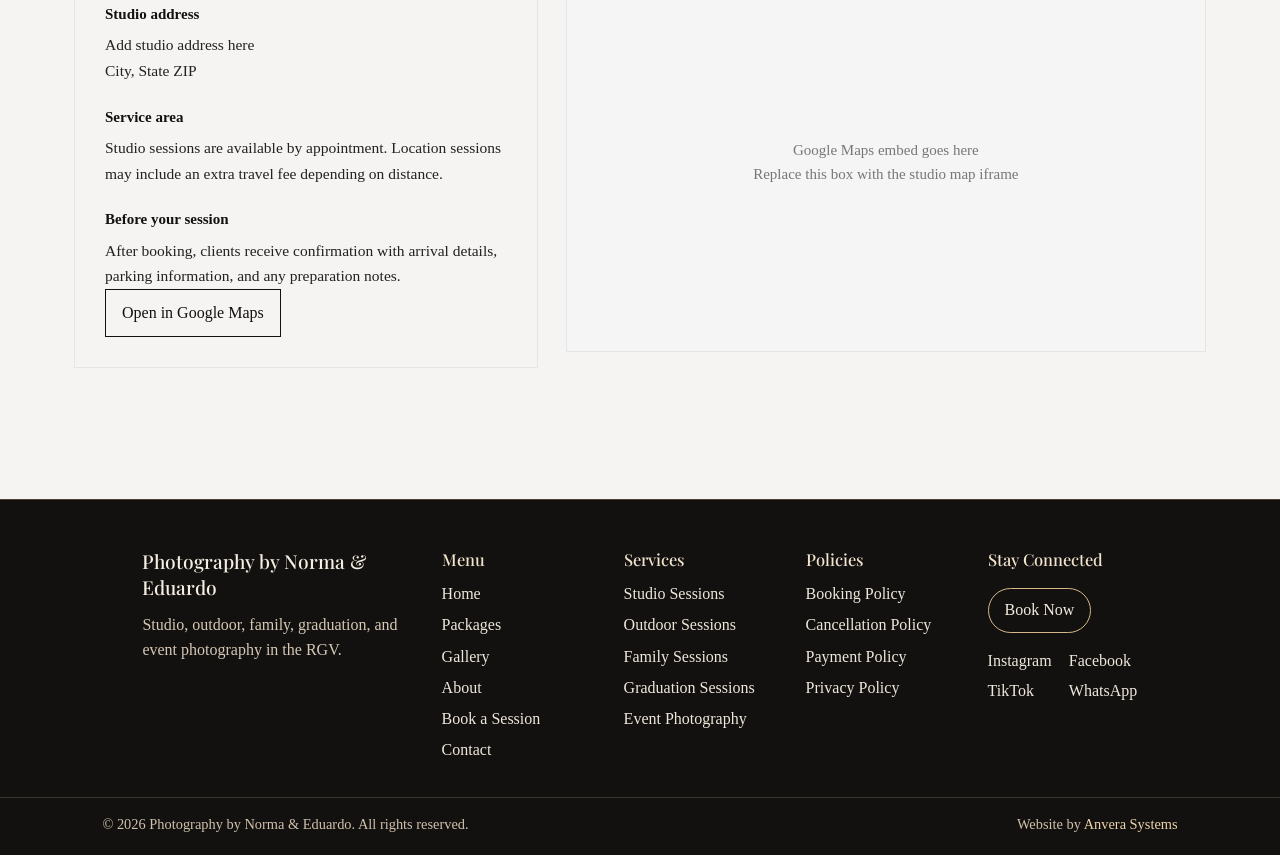
==== commit 57976a4a: "Fix public footer class mismatch and styling selectors" ====
--- a/about.html
+++ b/about.html
@@ -408,31 +408,44 @@
 
   <script src="script.js"></script>
 
-<footer class="public-site-footer">
+<footer class="site-footer">
   <div class="footer-inner container">
     <div class="footer-brand">
       <img src="images/footer-logo.png" alt="Photography by Norma &amp; Eduardo footer logo" class="footer-logo" onerror="this.style.display='none'; this.nextElementSibling.style.display='block';">
-      <p class="footer-brand-fallback" style="display:none;">Photography by Norma &amp; Eduardo</p>
+      <p class="footer-title footer-logo-fallback" style="display:none;">Photography by Norma &amp; Eduardo</p>
       <p class="footer-description">Studio, outdoor, family, graduation, and event photography in the RGV.</p>
     </div>
-    <div><h4>Menu</h4><ul>
-      <li><a href="index.html">Home</a></li><li><a href="packages.html">Packages</a></li><li><a href="gallery.html">Gallery</a></li><li><a href="about.html">About</a></li><li><a href="booking.html">Book a Session</a></li><li><a href="contact.html">Contact</a></li>
-    </ul></div>
-    <div><h4>Services</h4><ul>
-      <li><a href="#">Studio Sessions</a></li><li><a href="#">Outdoor Sessions</a></li><li><a href="#">Family Sessions</a></li><li><a href="#">Graduation Sessions</a></li><li><a href="#">Event Photography</a></li>
-    </ul></div>
-    <div><h4>Policies</h4><ul>
-      <!-- Placeholder policy links: replace with real policy URLs later. -->
-      <li><a href="#">Booking Policy</a></li><li><a href="#">Cancellation Policy</a></li><li><a href="#">Payment Policy</a></li><li><a href="#">Privacy Policy</a></li>
-    </ul></div>
-    <div><h4>Stay Connected</h4><a class="footer-cta" href="booking.html">Book Now</a><ul class="footer-social">
-      <!-- Placeholder social links: replace with real profile URLs later. -->
-      <li><a href="#">Instagram</a></li><li><a href="#">Facebook</a></li><li><a href="#">TikTok</a></li><li><a href="#">WhatsApp</a></li>
-    </ul></div>
+    <div class="footer-column">
+      <h4>Menu</h4>
+      <ul class="footer-links">
+        <li><a href="index.html">Home</a></li><li><a href="packages.html">Packages</a></li><li><a href="gallery.html">Gallery</a></li><li><a href="about.html">About</a></li><li><a href="booking.html">Book a Session</a></li><li><a href="contact.html">Contact</a></li>
+      </ul>
+    </div>
+    <div class="footer-column">
+      <h4>Services</h4>
+      <ul class="footer-links">
+        <li><a href="#">Studio Sessions</a></li><li><a href="#">Outdoor Sessions</a></li><li><a href="#">Family Sessions</a></li><li><a href="#">Graduation Sessions</a></li><li><a href="#">Event Photography</a></li>
+      </ul>
+    </div>
+    <div class="footer-column">
+      <h4>Policies</h4>
+      <ul class="footer-links">
+        <!-- Placeholder policy links: replace with real policy URLs later. -->
+        <li><a href="#">Booking Policy</a></li><li><a href="#">Cancellation Policy</a></li><li><a href="#">Payment Policy</a></li><li><a href="#">Privacy Policy</a></li>
+      </ul>
+    </div>
+    <div class="footer-column footer-cta">
+      <h4>Stay Connected</h4>
+      <a class="footer-book-btn" href="booking.html">Book Now</a>
+      <ul class="footer-links footer-socials">
+        <!-- Placeholder social links: replace with real profile URLs later. -->
+        <li><a href="#">Instagram</a></li><li><a href="#">Facebook</a></li><li><a href="#">TikTok</a></li><li><a href="#">WhatsApp</a></li>
+      </ul>
+    </div>
   </div>
   <div class="footer-bottom">
     <p>© 2026 Photography by Norma &amp; Eduardo. All rights reserved.</p>
-    <p>Website by <a href="https://newrduenas14.github.io/Anvera-Systems/" target="_blank" rel="noopener noreferrer">Anvera Systems</a></p>
+    <p class="anvera-credit">Website by <a href="https://newrduenas14.github.io/Anvera-Systems/" target="_blank" rel="noopener noreferrer">Anvera Systems</a></p>
   </div>
 </footer>
 </body>
--- a/style.css
+++ b/style.css
@@ -432,18 +432,26 @@
 .admin-table th,.admin-table td{padding:.72rem .6rem;vertical-align:top}
 
 /* Public footer */
-.public-site-footer{background:#11100f;color:#f3ece2;border-top:1px solid rgba(230,209,172,.35);margin-top:3rem}
-.footer-inner{display:grid;grid-template-columns:2fr repeat(4,1fr);gap:2rem;padding:3.1rem 8vw 2.2rem}
-.public-site-footer h4{font:500 1.05rem "Playfair Display",serif;margin-bottom:.7rem;color:#f6eee2}
-.public-site-footer ul{list-style:none;display:grid;gap:.45rem}
-.public-site-footer a{color:#efe7db;text-decoration:none;border-bottom:1px solid transparent;transition:color .2s,border-color .2s}
-.public-site-footer a:hover{color:#e3c799;border-color:#e3c799}
-.footer-logo{max-width:210px;max-height:80px;object-fit:contain;margin-bottom:.8rem}
-.footer-brand-fallback{font:500 1.2rem "Playfair Display",serif;margin-bottom:.8rem}
-.footer-description{color:#d9d0c3;max-width:36ch}
-.footer-cta{display:inline-block;margin:.35rem 0 1rem;padding:.6rem 1rem;border:1px solid #d6b98d;border-radius:999px}
-.footer-social{grid-template-columns:repeat(2,minmax(0,1fr));gap:.35rem .75rem}
-.footer-bottom{display:flex;justify-content:space-between;gap:1rem;flex-wrap:wrap;padding:1rem 8vw 1.2rem;border-top:1px solid rgba(230,209,172,.2);font-size:.9rem;color:#d3c6b5}
+body:not(.admin-page) .site-footer{background:#121110;color:#efe7dc;border-top:1px solid rgba(224,196,152,.28);margin-top:2.6rem}
+body:not(.admin-page) .site-footer .footer-inner{display:grid;grid-template-columns:2fr repeat(4,minmax(150px,1fr));gap:2rem;padding:3rem 8vw 2.2rem}
+body:not(.admin-page) .site-footer .footer-brand{max-width:420px}
+body:not(.admin-page) .site-footer .footer-logo{max-width:210px;max-height:82px;object-fit:contain;margin-bottom:.85rem}
+body:not(.admin-page) .site-footer .footer-title{font:500 1.2rem "Playfair Display",serif;margin:0 0 .7rem;color:#f6eee2}
+body:not(.admin-page) .site-footer .footer-description{margin:0;color:#d6c8b5;line-height:1.6}
+body:not(.admin-page) .site-footer .footer-column h4{font:500 1.03rem "Playfair Display",serif;margin:0 0 .75rem;color:#f3e4cd}
+body:not(.admin-page) .site-footer .footer-links{list-style:none;margin:0;padding:0;display:grid;gap:.44rem}
+body:not(.admin-page) .site-footer .footer-links li{margin:0;padding:0}
+body:not(.admin-page) .site-footer .footer-links a{color:#efe7db;text-decoration:none;border-bottom:1px solid transparent;transition:color .2s,border-color .2s}
+body:not(.admin-page) .site-footer .footer-links a:hover{color:#e2c391;border-color:#e2c391}
+body:not(.admin-page) .site-footer .footer-cta{display:flex;flex-direction:column;align-items:flex-start}
+body:not(.admin-page) .site-footer .footer-book-btn{display:inline-block;margin:.35rem 0 1rem;padding:.58rem 1rem;border:1px solid #d5b888;border-radius:999px;color:#f5ebde;text-decoration:none}
+body:not(.admin-page) .site-footer .footer-book-btn:hover{background:#d5b888;color:#1a1816}
+body:not(.admin-page) .site-footer .footer-socials{grid-template-columns:repeat(2,minmax(0,1fr));gap:.38rem .8rem}
+body:not(.admin-page) .site-footer .footer-bottom{display:flex;justify-content:space-between;gap:1rem;flex-wrap:wrap;padding:1rem 8vw 1.25rem;border-top:1px solid rgba(224,196,152,.2);font-size:.9rem;color:#d0c1ab}
+body:not(.admin-page) .site-footer .anvera-credit a{color:#ecd3a9;text-decoration:none;border-bottom:1px solid transparent}
+body:not(.admin-page) .site-footer .anvera-credit a:hover{border-color:#ecd3a9}
+@media (max-width:1100px){body:not(.admin-page) .site-footer .footer-inner{grid-template-columns:1fr 1fr;padding-left:6vw;padding-right:6vw}}
+@media (max-width:640px){body:not(.admin-page) .site-footer .footer-inner{grid-template-columns:1fr;gap:1.4rem}body:not(.admin-page) .site-footer .footer-bottom{padding-left:6vw;padding-right:6vw}}
 
 /* Admin polish */
 .admin-page .btn{background:#111;color:#fff;border:1px solid #111}
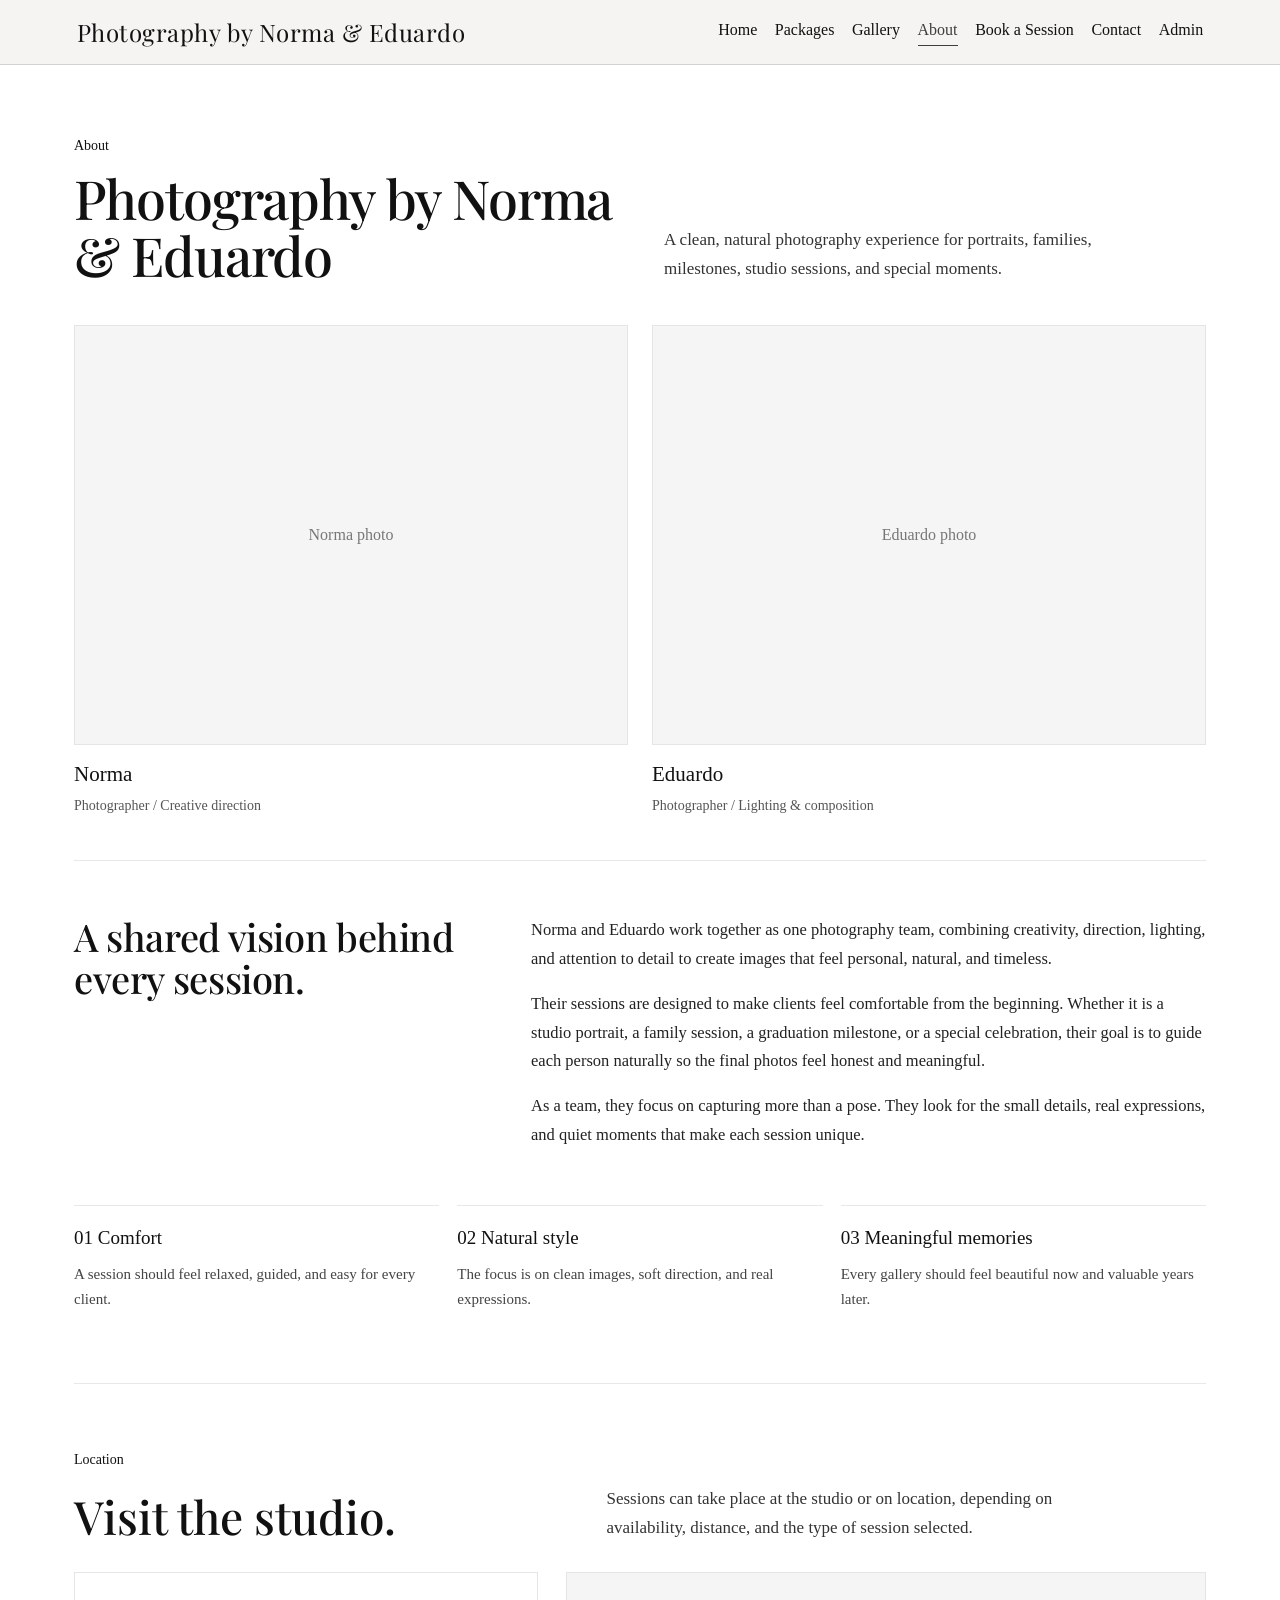
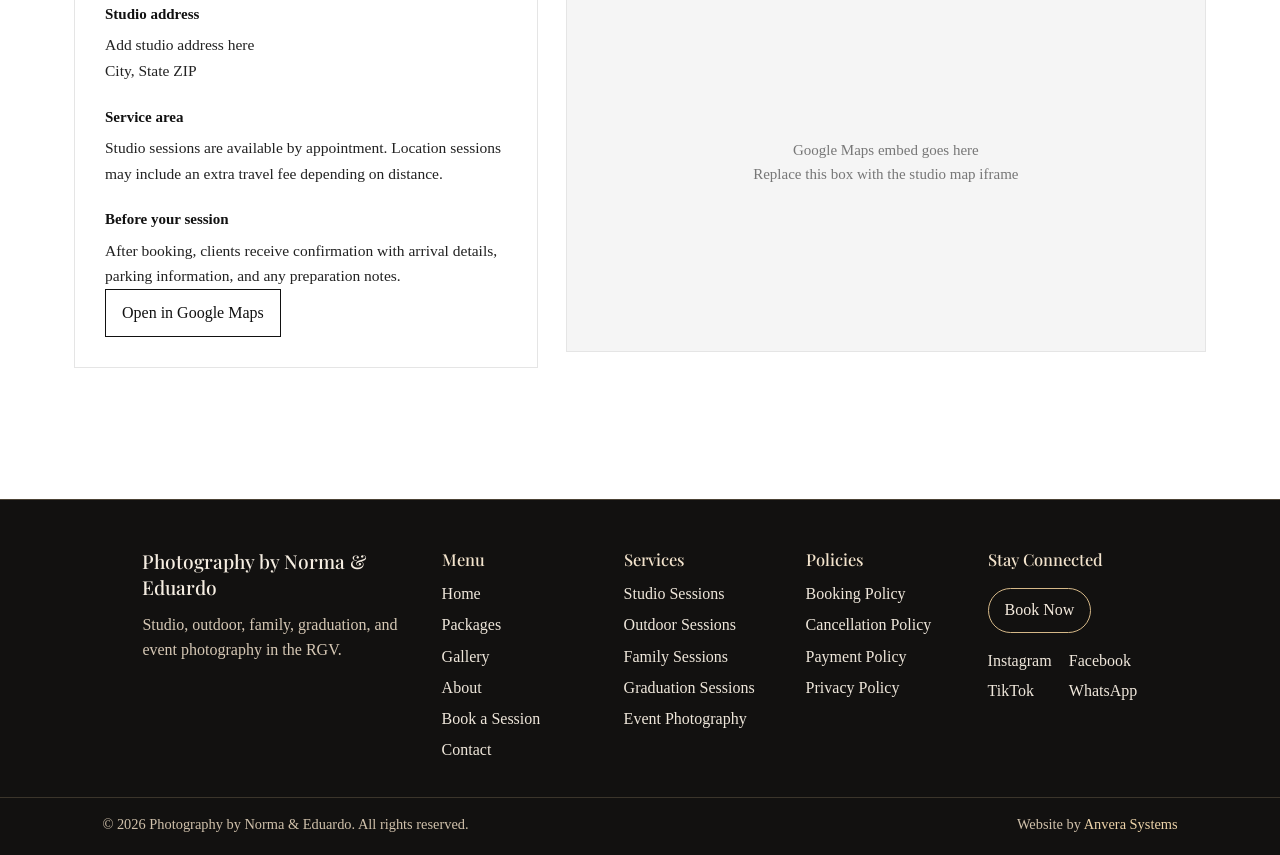
==== commit 0a74c7d7: "Improve public site mobile UX and responsive navigation" ====
--- a/about.html
+++ b/about.html
@@ -309,18 +309,7 @@
   </style>
 </head>
 <body>
-  <header class="site-header">
-    <a href="index.html" class="brand">Photography by Norma & Eduardo</a>
-    <nav class="main-nav">
-      <a href="index.html">Home</a>
-      <a href="packages.html">Packages</a>
-      <a href="gallery.html">Gallery</a>
-      <a class="active" href="about.html">About</a>
-      <a href="booking.html">Book a Session</a>
-      <a href="contact.html">Contact</a>
-      <a href="admin.html">Admin</a>
-    </nav>
-  </header>
+  <header class="site-header"><a href="index.html" class="brand">Photography by Norma & Eduardo</a><button class="mobile-menu-toggle" type="button" aria-label="Toggle menu" aria-expanded="false">☰</button><nav class="main-nav"><a href="index.html">Home</a><a href="packages.html">Packages</a><a href="gallery.html">Gallery</a><a class="active" href="about.html">About</a><a href="booking.html">Book a Session</a><a href="contact.html">Contact</a><a href="admin.html">Admin</a></nav></header><nav class="mobile-nav" aria-hidden="true"><a href="index.html">Home</a><a href="packages.html">Packages</a><a href="gallery.html">Gallery</a><a class="active" href="about.html">About</a><a href="booking.html">Book a Session</a><a href="contact.html">Contact</a><a class="admin-link" href="admin.html">Admin</a></nav>
 
   <main class="about-page">
     <section class="about-section" aria-labelledby="about-heading">
@@ -418,7 +407,7 @@
     <div class="footer-column">
       <h4>Menu</h4>
       <ul class="footer-links">
-        <li><a href="index.html">Home</a></li><li><a href="packages.html">Packages</a></li><li><a href="gallery.html">Gallery</a></li><li><a href="about.html">About</a></li><li><a href="booking.html">Book a Session</a></li><li><a href="contact.html">Contact</a></li>
+        <li><a href="index.html">Home</a></li><li><a href="packages.html">Packages</a></li><li><a href="gallery.html">Gallery</a></li><li><a class="active" href="about.html">About</a></li><li><a href="booking.html">Book a Session</a></li><li><a href="contact.html">Contact</a></li>
       </ul>
     </div>
     <div class="footer-column">
@@ -448,5 +437,6 @@
     <p class="anvera-credit">Website by <a href="https://newrduenas14.github.io/Anvera-Systems/" target="_blank" rel="noopener noreferrer">Anvera Systems</a></p>
   </div>
 </footer>
+<div class="sticky-mobile-cta"><a href="booking.html">Book a Session</a></div>
 </body>
 </html>
--- a/style.css
+++ b/style.css
@@ -1,7 +1,7 @@
 * { box-sizing: border-box; margin: 0; padding: 0; }
 
 :root{
-  --bg:#f6f4f2;
+  --bg:#ffffff;
   --paper:#ffffff;
   --ink:#111111;
   --muted:#6a6763;
@@ -91,7 +91,7 @@
 }
 
 .photo-placeholder{
-  background:#ddd8d3;
+  background:#f7f7f7;
   border:1px solid var(--line);
   min-height:260px;
   display:flex;
@@ -228,7 +228,7 @@
   height:100%;
   overflow:hidden;
   border:1px solid var(--line);
-  background:#ddd8d3;
+  background:#f7f7f7;
 }
 
 /* Images always adapt to placeholder */
@@ -438,6 +438,8 @@
 body:not(.admin-page) .site-footer .footer-logo{max-width:210px;max-height:82px;object-fit:contain;margin-bottom:.85rem}
 body:not(.admin-page) .site-footer .footer-title{font:500 1.2rem "Playfair Display",serif;margin:0 0 .7rem;color:#f6eee2}
 body:not(.admin-page) .site-footer .footer-description{margin:0;color:#d6c8b5;line-height:1.6}
+body:not(.admin-page) .site-footer .footer-column{min-width:0}
+body:not(.admin-page) .site-footer .footer-logo-fallback{display:block}
 body:not(.admin-page) .site-footer .footer-column h4{font:500 1.03rem "Playfair Display",serif;margin:0 0 .75rem;color:#f3e4cd}
 body:not(.admin-page) .site-footer .footer-links{list-style:none;margin:0;padding:0;display:grid;gap:.44rem}
 body:not(.admin-page) .site-footer .footer-links li{margin:0;padding:0}
@@ -470,3 +472,43 @@
 .day-meta{line-height:1.2}
 @media (max-width:1100px){.footer-inner{grid-template-columns:1fr 1fr;padding-left:6vw;padding-right:6vw}}
 @media (max-width:640px){.footer-inner{grid-template-columns:1fr}.footer-bottom{padding-left:6vw;padding-right:6vw}}
+
+
+.mobile-menu-toggle,.mobile-nav,.sticky-mobile-cta{display:none;}
+.package-summary{display:grid;grid-template-columns:repeat(2,minmax(0,1fr));gap:.35rem 1rem;margin:.8rem 0;color:#222;font-size:.98rem;}
+.package-details{display:none;margin:.7rem 0;color:#333;}
+.package-details.open{display:block;}
+.card-actions{display:grid;grid-template-columns:1fr 1fr;gap:.6rem;}
+.card-actions a{display:block;text-align:center;padding:.55rem;border:1px solid #111;text-decoration:none;}
+.card-actions a:last-child{background:#111;color:#fff;}
+.how-steps{display:grid;gap:.8rem;margin-top:1rem;}
+.how-step{border:1px solid #111;padding:.9rem;}
+.location-list p{border-left:1px solid #111;padding-left:.6rem;margin:.5rem 0;}
+
+@media (max-width: 767px){
+  body{padding-bottom:84px;}
+  .site-header{padding:.8rem 1rem;background:#fff;}
+  .main-nav{display:none;}
+  .mobile-menu-toggle{display:inline-flex;align-items:center;justify-content:center;width:42px;height:38px;border:1px solid #111;background:#fff;font-size:1.2rem;}
+  .mobile-nav{display:block;max-height:0;overflow:hidden;transition:max-height .25s ease;border-bottom:1px solid var(--line);background:#fff;}
+  .mobile-nav.open{max-height:360px;}
+  .mobile-nav a{display:block;padding:.75rem 1rem;border-bottom:1px solid #eee;text-decoration:none;color:#111;}
+  .mobile-nav a.admin-link{font-size:.9rem;color:#666;}
+  .hero{grid-template-columns:1fr;min-height:auto;padding:1rem;gap:1rem;}
+  .logo-placeholder{min-height:140px;}
+  .hero-photo{min-height:280px;}
+  .hero-mini-links{display:none;}
+  .section{padding:2rem 1rem;}
+  .grid-2,.grid-3,.cards,.gallery-page .gallery-grid,.form-grid{grid-template-columns:1fr !important;display:grid;}
+  .gallery-page .gallery-grid{grid-template-rows:auto !important;}
+  .gallery-page .gallery-grid>.photo-placeholder{height:240px;}
+  .gallery-page .gallery-grid>.photo-placeholder:nth-child(1){grid-column:auto;grid-row:auto;height:300px;}
+  .gallery-page .gallery-grid>.photo-placeholder:nth-child(n+2){grid-column:auto;grid-row:auto;height:180px;}
+  .lead{font-size:1rem;}
+  .section-title{font-size:2rem;}
+  .site-footer{padding:2rem 1rem;}
+  .footer-inner{grid-template-columns:1fr !important;gap:1rem;}
+  .sticky-mobile-cta{display:block;position:fixed;left:0;right:0;bottom:0;background:#fff;border-top:1px solid #111;padding:.7rem;z-index:1200;}
+  .sticky-mobile-cta a{display:block;text-align:center;background:#111;color:#fff;padding:.8rem;border:1px solid #111;text-decoration:none;}
+}
+@media (min-width:768px){.mobile-nav{display:none !important;}}
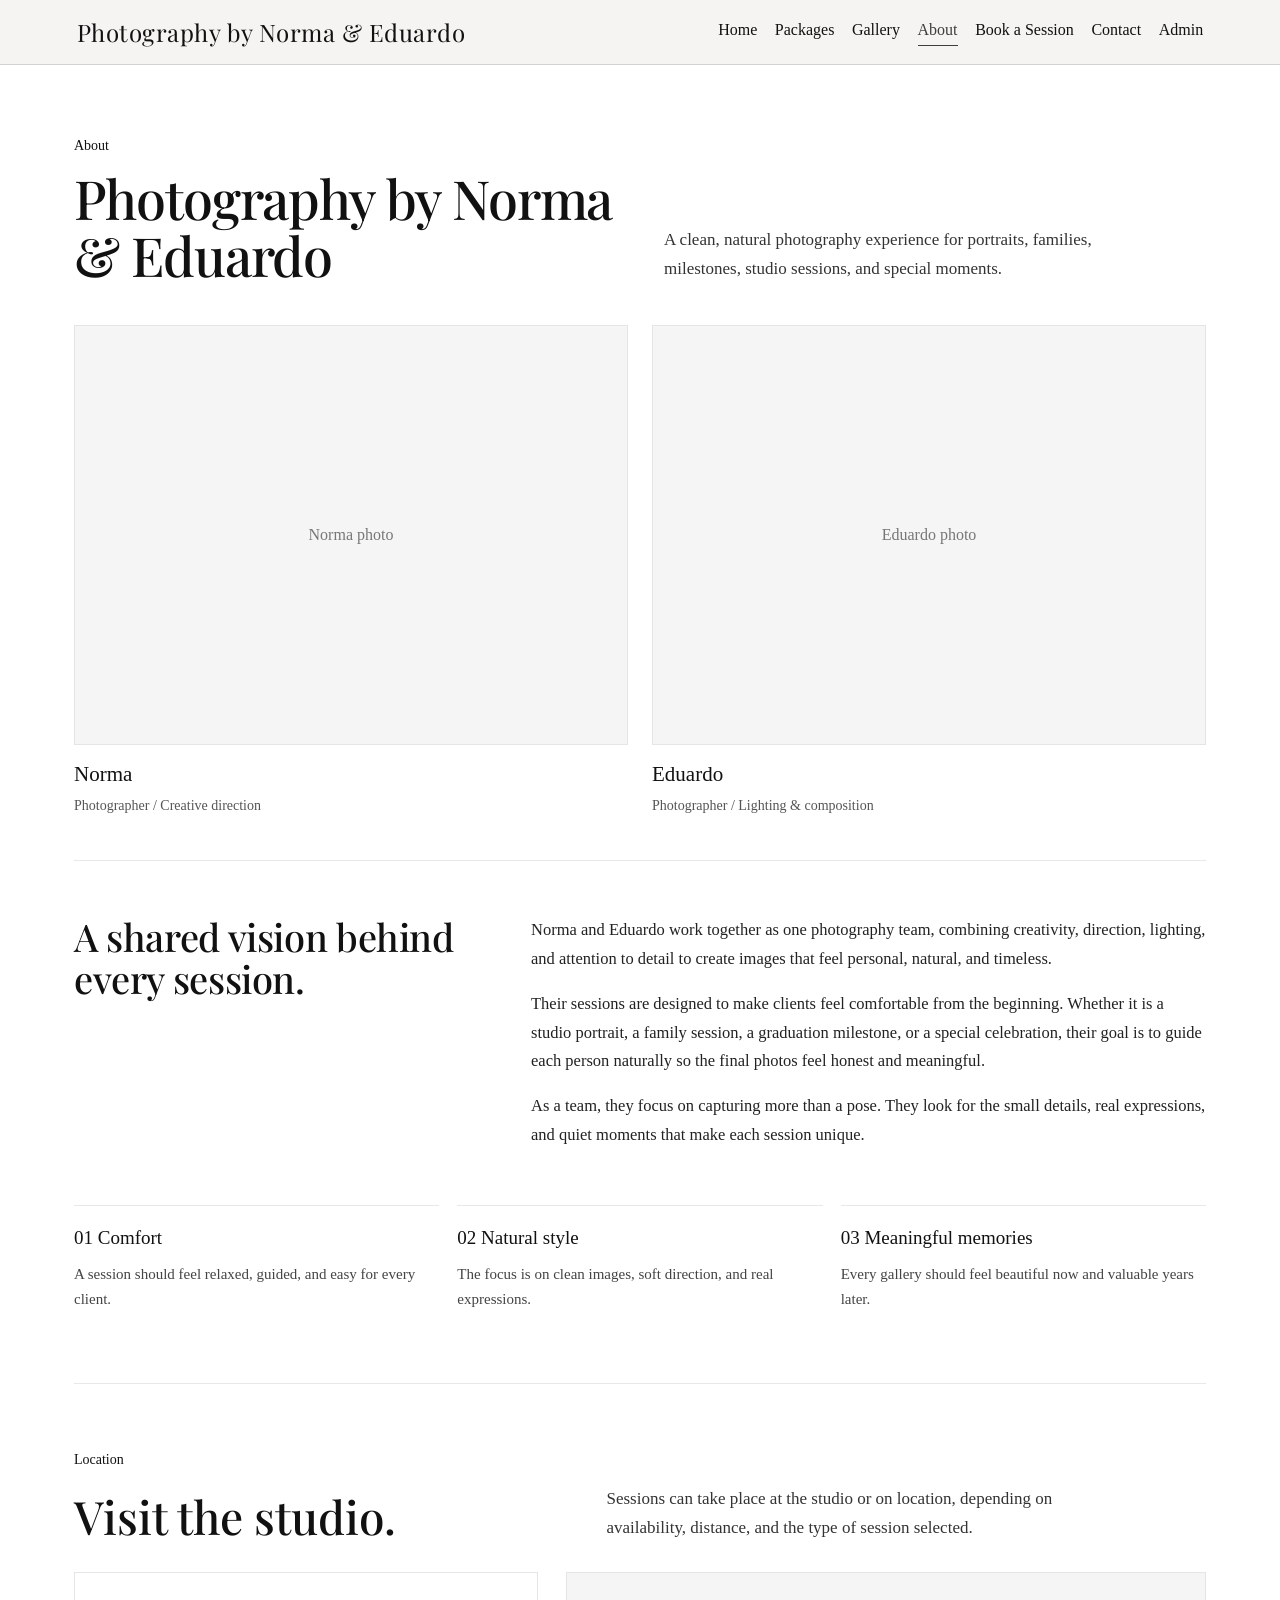
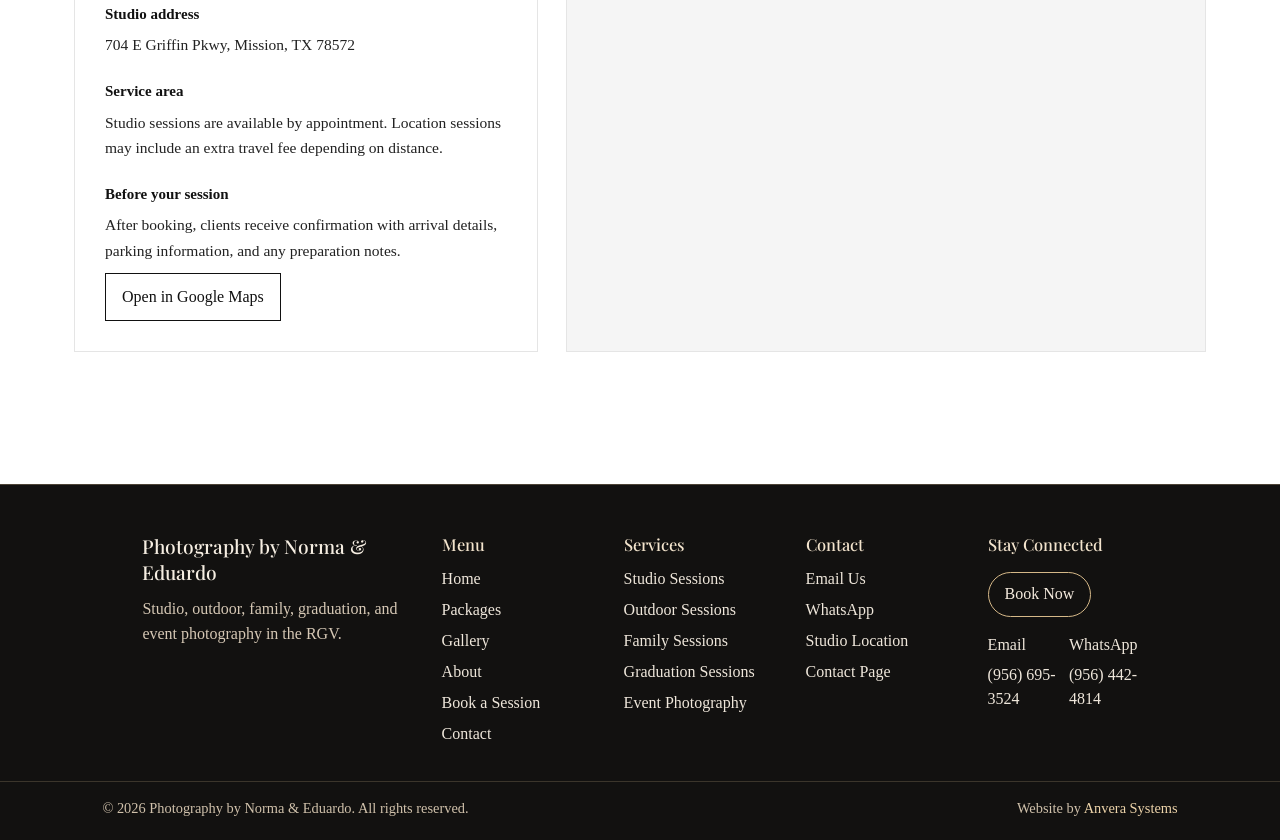
==== commit e39a92e5: "Add files via upload" ====
--- a/about.html
+++ b/about.html
@@ -309,7 +309,7 @@
   </style>
 </head>
 <body>
-  <header class="site-header"><a href="index.html" class="brand">Photography by Norma & Eduardo</a><button class="mobile-menu-toggle" type="button" aria-label="Toggle menu" aria-expanded="false">☰</button><nav class="main-nav"><a href="index.html">Home</a><a href="packages.html">Packages</a><a href="gallery.html">Gallery</a><a class="active" href="about.html">About</a><a href="booking.html">Book a Session</a><a href="contact.html">Contact</a><a href="admin.html">Admin</a></nav></header><nav class="mobile-nav" aria-hidden="true"><a href="index.html">Home</a><a href="packages.html">Packages</a><a href="gallery.html">Gallery</a><a class="active" href="about.html">About</a><a href="booking.html">Book a Session</a><a href="contact.html">Contact</a><a class="admin-link" href="admin.html">Admin</a></nav>
+  <header class="site-header"><a href="index.html" class="brand">Photography by Norma & Eduardo</a><button class="menu-toggle" type="button" aria-label="Toggle menu" aria-expanded="false">☰</button><nav class="main-nav"><a href="index.html">Home</a><a href="packages.html">Packages</a><a href="gallery.html">Gallery</a><a class="active" href="about.html">About</a><a href="booking.html">Book a Session</a><a href="contact.html">Contact</a><a href="admin.html">Admin</a></nav></header><nav class="mobile-menu" aria-hidden="true"><a href="index.html">Home</a><a href="packages.html">Packages</a><a href="gallery.html">Gallery</a><a class="active" href="about.html">About</a><a href="booking.html">Book a Session</a><a href="contact.html">Contact</a><a class="admin-link" href="admin.html">Admin</a></nav>
 
   <main class="about-page">
     <section class="about-section" aria-labelledby="about-heading">
@@ -369,7 +369,7 @@
           <div>
             <div class="location-block">
               <h3>Studio address</h3>
-              <p>Add studio address here<br>City, State ZIP</p>
+              <p>704 E Griffin Pkwy, Mission, TX 78572</p>
             </div>
             <div class="location-block">
               <h3>Service area</h3>
@@ -380,15 +380,10 @@
               <p>After booking, clients receive confirmation with arrival details, parking information, and any preparation notes.</p>
             </div>
           </div>
-          <a class="map-link" href="#">Open in Google Maps</a>
+          <a class="map-link" href="https://www.google.com/maps/search/?api=1&query=704%20E%20Griffin%20Pkwy%2C%20Mission%2C%20TX%2078572" target="_blank" rel="noopener noreferrer">Open in Google Maps</a>
         </div>
 
-        <div class="map-placeholder" role="region" aria-label="Google Maps placeholder">
-          <div>
-            Google Maps embed goes here<br>
-            Replace this box with the studio map iframe
-          </div>
-        </div>
+        <div class="map-placeholder map-embed" role="region" aria-label="Studio location map"><iframe src="https://www.google.com/maps?q=704%20E%20Griffin%20Pkwy%2C%20Mission%2C%20TX%2078572&output=embed" loading="lazy" referrerpolicy="no-referrer-when-downgrade" title="Photography by Norma & Eduardo studio location"></iframe></div>
       </div>
     </section>
   </main>
@@ -413,22 +408,20 @@
     <div class="footer-column">
       <h4>Services</h4>
       <ul class="footer-links">
-        <li><a href="#">Studio Sessions</a></li><li><a href="#">Outdoor Sessions</a></li><li><a href="#">Family Sessions</a></li><li><a href="#">Graduation Sessions</a></li><li><a href="#">Event Photography</a></li>
+        <li><a href="gallery.html#studio-sessions">Studio Sessions</a></li><li><a href="gallery.html#outdoor-sessions">Outdoor Sessions</a></li><li><a href="gallery.html#family-sessions">Family Sessions</a></li><li><a href="gallery.html#graduation-sessions">Graduation Sessions</a></li><li><a href="gallery.html#event-photography">Event Photography</a></li>
       </ul>
     </div>
     <div class="footer-column">
-      <h4>Policies</h4>
+      <h4>Contact</h4>
       <ul class="footer-links">
-        <!-- Placeholder policy links: replace with real policy URLs later. -->
-        <li><a href="#">Booking Policy</a></li><li><a href="#">Cancellation Policy</a></li><li><a href="#">Payment Policy</a></li><li><a href="#">Privacy Policy</a></li>
+        <li><a href="mailto:photographynormaa@gmail.com">Email Us</a></li><li><a href="https://wa.me/19566953524" target="_blank" rel="noopener noreferrer">WhatsApp</a></li><li><a href="https://www.google.com/maps/search/?api=1&query=704%20E%20Griffin%20Pkwy%2C%20Mission%2C%20TX%2078572" target="_blank" rel="noopener noreferrer">Studio Location</a></li><li><a href="contact.html">Contact Page</a></li>
       </ul>
     </div>
     <div class="footer-column footer-cta">
       <h4>Stay Connected</h4>
       <a class="footer-book-btn" href="booking.html">Book Now</a>
       <ul class="footer-links footer-socials">
-        <!-- Placeholder social links: replace with real profile URLs later. -->
-        <li><a href="#">Instagram</a></li><li><a href="#">Facebook</a></li><li><a href="#">TikTok</a></li><li><a href="#">WhatsApp</a></li>
+        <li><a href="mailto:photographynormaa@gmail.com">Email</a></li><li><a href="https://wa.me/19566953524" target="_blank" rel="noopener noreferrer">WhatsApp</a></li><li><a href="tel:+19566953524">(956) 695-3524</a></li><li><a href="tel:+19564424814">(956) 442-4814</a></li>
       </ul>
     </div>
   </div>
--- a/style.css
+++ b/style.css
@@ -474,7 +474,7 @@
 @media (max-width:640px){.footer-inner{grid-template-columns:1fr}.footer-bottom{padding-left:6vw;padding-right:6vw}}
 
 
-.mobile-menu-toggle,.mobile-nav,.sticky-mobile-cta{display:none;}
+.menu-toggle,.mobile-menu,.sticky-mobile-cta{display:none;}
 .package-summary{display:grid;grid-template-columns:repeat(2,minmax(0,1fr));gap:.35rem 1rem;margin:.8rem 0;color:#222;font-size:.98rem;}
 .package-details{display:none;margin:.7rem 0;color:#333;}
 .package-details.open{display:block;}
@@ -489,11 +489,11 @@
   body{padding-bottom:84px;}
   .site-header{padding:.8rem 1rem;background:#fff;}
   .main-nav{display:none;}
-  .mobile-menu-toggle{display:inline-flex;align-items:center;justify-content:center;width:42px;height:38px;border:1px solid #111;background:#fff;font-size:1.2rem;}
-  .mobile-nav{display:block;max-height:0;overflow:hidden;transition:max-height .25s ease;border-bottom:1px solid var(--line);background:#fff;}
-  .mobile-nav.open{max-height:360px;}
-  .mobile-nav a{display:block;padding:.75rem 1rem;border-bottom:1px solid #eee;text-decoration:none;color:#111;}
-  .mobile-nav a.admin-link{font-size:.9rem;color:#666;}
+  .menu-toggle{display:inline-flex;align-items:center;justify-content:center;width:42px;height:38px;border:1px solid #111;background:#fff;font-size:1.2rem;}
+  .mobile-menu{display:block;max-height:0;overflow:hidden;transition:max-height .25s ease;border-bottom:1px solid var(--line);background:#fff;}
+  .mobile-menu.open{max-height:360px;}
+  .mobile-menu a{display:block;padding:.75rem 1rem;border-bottom:1px solid #eee;text-decoration:none;color:#111;}
+  .mobile-menu a.admin-link{font-size:.9rem;color:#666;}
   .hero{grid-template-columns:1fr;min-height:auto;padding:1rem;gap:1rem;}
   .logo-placeholder{min-height:140px;}
   .hero-photo{min-height:280px;}
@@ -511,4 +511,70 @@
   .sticky-mobile-cta{display:block;position:fixed;left:0;right:0;bottom:0;background:#fff;border-top:1px solid #111;padding:.7rem;z-index:1200;}
   .sticky-mobile-cta a{display:block;text-align:center;background:#111;color:#fff;padding:.8rem;border:1px solid #111;text-decoration:none;}
 }
-@media (min-width:768px){.mobile-nav{display:none !important;}}
+@media (min-width:768px){.mobile-menu{display:none !important;}}
+
+.package-grid{display:grid;grid-template-columns:repeat(3,minmax(0,1fr));gap:1.5rem;}
+.package-card{background:#fff;border:1px solid rgba(17,17,17,.18);padding:1.5rem;display:flex;flex-direction:column;justify-content:space-between;gap:.7rem;}
+.package-card ul{margin:.6rem 0 0.8rem;padding-left:1.1rem;}
+@media (max-width:900px){.package-grid{grid-template-columns:repeat(2,minmax(0,1fr));}}
+@media (max-width:640px){.package-grid{grid-template-columns:1fr;}}
+
+
+/* Real booking/admin integration updates */
+.admin-summary-row{
+  display:grid;
+  grid-template-columns:repeat(auto-fit,minmax(190px,1fr));
+  gap:1rem;
+  margin-bottom:1rem;
+}
+.admin-table-wrap{
+  overflow-x:auto;
+  margin-top:1rem;
+}
+.admin-form-grid{
+  display:grid;
+  grid-template-columns:repeat(2,minmax(0,1fr));
+  gap:.9rem;
+}
+.admin-form-grid label{
+  display:grid;
+  gap:.35rem;
+}
+.admin-form-grid textarea{
+  min-height:90px;
+}
+.compact-form{
+  grid-template-columns:repeat(3,minmax(0,1fr));
+}
+.admin-inline-actions{
+  display:flex;
+  flex-wrap:wrap;
+  gap:.45rem;
+  margin-top:.35rem;
+}
+.btn-light{
+  background:#fff!important;
+  color:#111!important;
+  border:1px solid rgba(17,17,17,.35)!important;
+}
+.muted-text{
+  color:#6a6763;
+  font-size:.92rem;
+}
+.map-embed{
+  padding:0!important;
+  overflow:hidden;
+}
+.map-embed iframe{
+  width:100%;
+  height:100%;
+  min-height:360px;
+  border:0;
+  display:block;
+}
+.form-msg{
+  margin-top:.6rem;
+}
+@media (max-width:900px){
+  .admin-form-grid,.compact-form{grid-template-columns:1fr;}
+}
